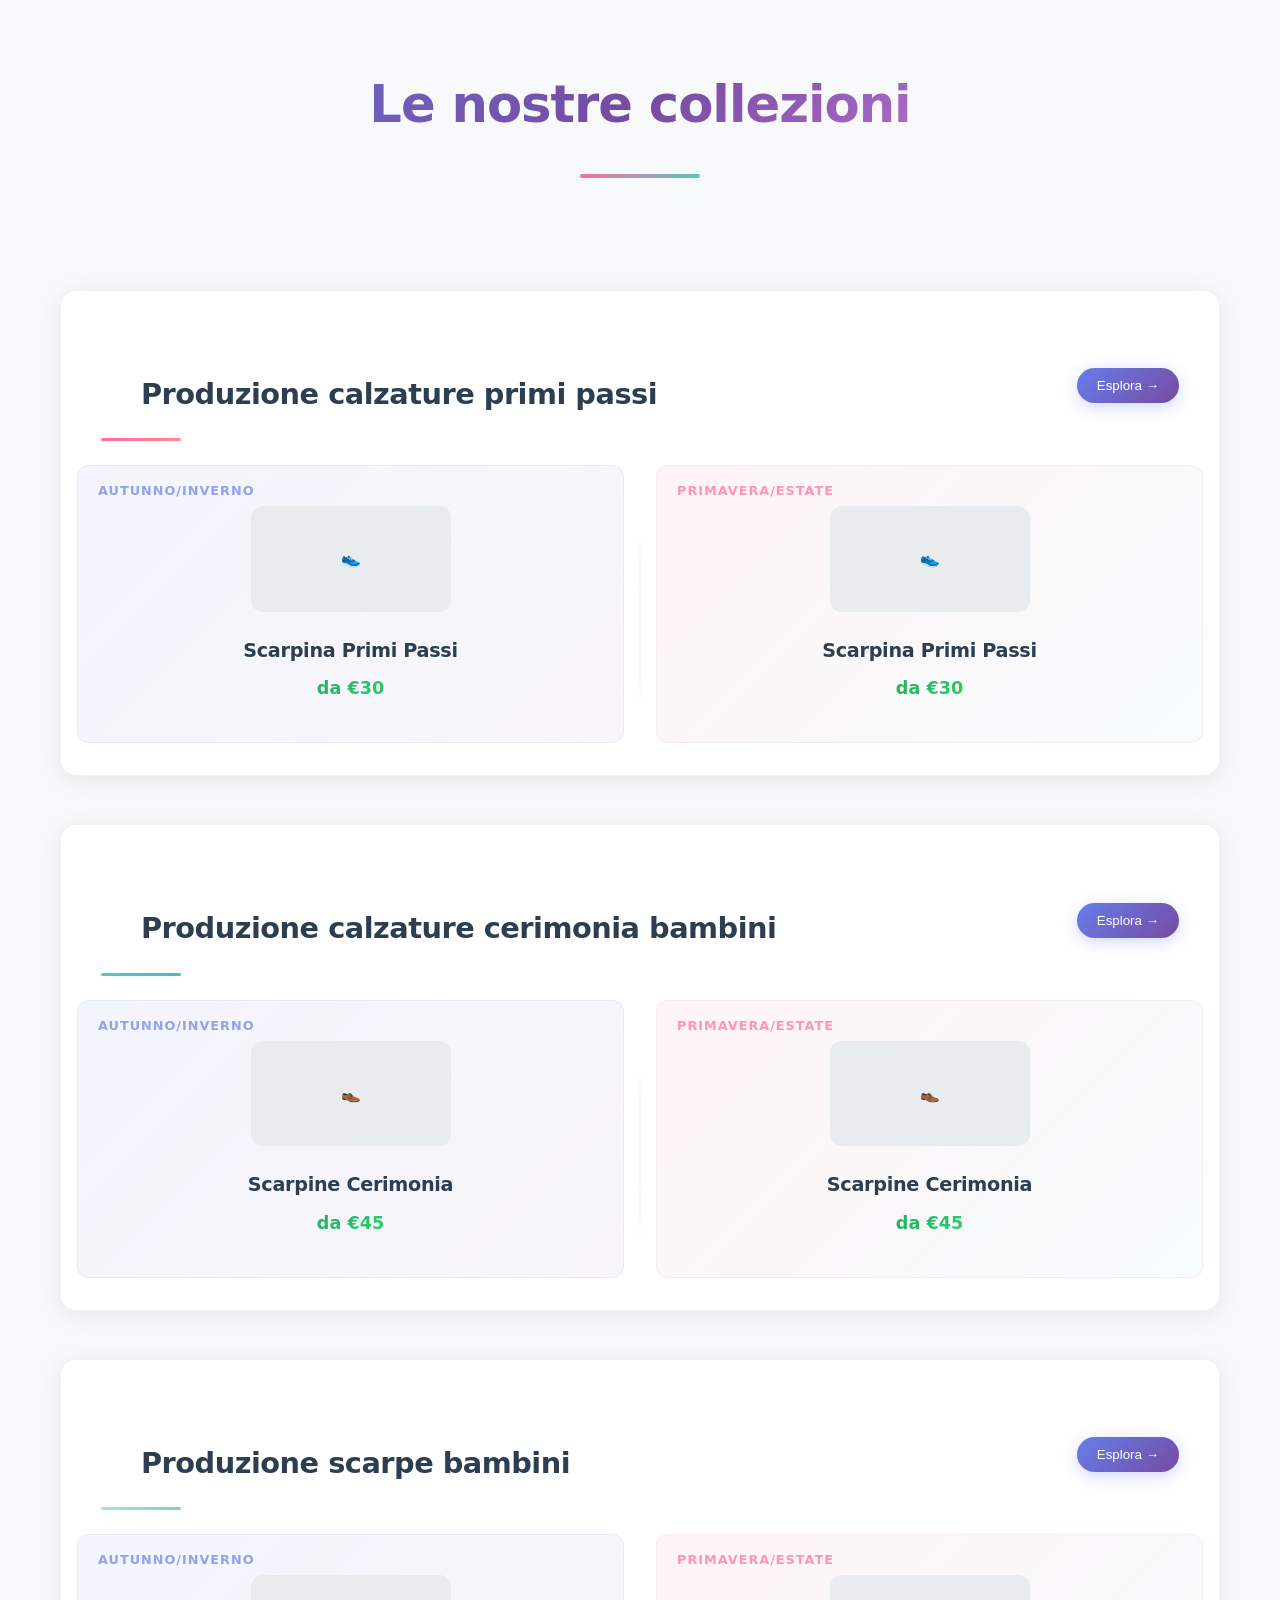
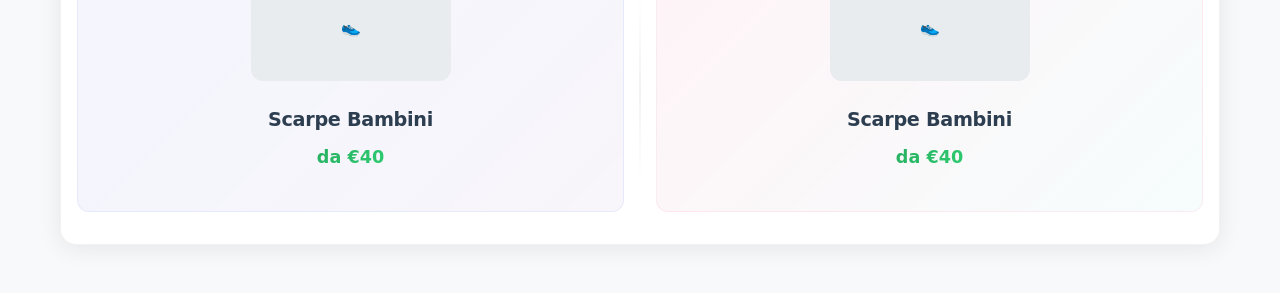
==== pages/shoes_page.html @ 147d3b85 "Changes in every pages, from index to shoes page." ====
<!DOCTYPE html>
<html lang="en">
<head>
    <meta charset="UTF-8">
    <meta name="viewport" content="width=device-width, initial-scale=1.0">
    <title>Le nostre scarpe</title>
    <link rel="stylesheet" href="../css/shoesStyle.css"> 
</head>
<body>
    <!-- Main Overview Page -->
    <div id="overview-page" class="page active">
        <h1>Le nostre collezioni</h1>
        <div class="container">
            
            <section class="category" data-category="primi-passi">
                <a href="#" class="category-link" onclick="showPage('primi-passi')">
                    <div class="category-header">
                        <h2>Produzione calzature primi passi</h2>
                        <button class="explore-btn">Esplora →</button>
                    </div>
                    <div class="season-container">
                        <div class="season" data-season="ai">
                            <div class="season img" style="width: 200px; height: 150px; background: #e9ecef; border-radius: 12px; display: flex; align-items: center; justify-content: center; margin-bottom: 1.5rem;">👟</div>
                            <h3>Scarpina Primi Passi</h3>
                            <p>da €30</p>
                        </div>
                        <div class="season" data-season="pe">
                            <div class="season img" style="width: 200px; height: 150px; background: #e9ecef; border-radius: 12px; display: flex; align-items: center; justify-content: center; margin-bottom: 1.5rem;">👟</div>
                            <h3>Scarpina Primi Passi</h3>
                            <p>da €30</p>
                        </div>
                    </div>
                </a>
            </section>
            
            <section class="category" data-category="cerimonia-bambini">
                <a href="#" class="category-link" onclick="showPage('cerimonia-bambini')">
                    <div class="category-header">
                        <h2>Produzione calzature cerimonia bambini</h2>
                        <button class="explore-btn">Esplora →</button>
                    </div>
                    <div class="season-container">
                        <div class="season" data-season="ai">
                            <div class="season img" style="width: 200px; height: 150px; background: #e9ecef; border-radius: 12px; display: flex; align-items: center; justify-content: center; margin-bottom: 1.5rem;">👞</div>
                            <h3>Scarpine Cerimonia</h3>
                            <p>da €45</p>
                        </div>
                        <div class="season" data-season="pe">
                            <div class="season img" style="width: 200px; height: 150px; background: #e9ecef; border-radius: 12px; display: flex; align-items: center; justify-content: center; margin-bottom: 1.5rem;">👞</div>
                            <h3>Scarpine Cerimonia</h3>
                            <p>da €45</p>
                        </div>
                    </div>
                </a>
            </section>

            <section class="category" data-category="bambini">
                <a href="#" class="category-link" onclick="showPage('bambini')">
                    <div class="category-header">
                        <h2>Produzione scarpe bambini</h2>
                        <button class="explore-btn">Esplora →</button>
                    </div>
                    <div class="season-container">
                        <div class="season" data-season="ai">
                            <div class="season img" style="width: 200px; height: 150px; background: #e9ecef; border-radius: 12px; display: flex; align-items: center; justify-content: center; margin-bottom: 1.5rem;">👟</div>
                            <h3>Scarpe Bambini</h3>
                            <p>da €40</p>
                        </div>
                        <div class="season" data-season="pe">
                            <div class="season img" style="width: 200px; height: 150px; background: #e9ecef; border-radius: 12px; display: flex; align-items: center; justify-content: center; margin-bottom: 1.5rem;">👟</div>
                            <h3>Scarpe Bambini</h3>
                            <p>da €40</p>
                        </div>
                    </div>
                </a>
            </section>
        </div>
    </div>

    <!-- Primi Passi Detail Page -->
    <div id="primi-passi-page" class="page detail-page">
        <div class="nav-container">
            <div class="breadcrumb">
                <a href="#" onclick="showPage('overview')">Le nostre collezioni</a> > Primi Passi
            </div>
            <a href="#" class="back-btn" onclick="showPage('overview')">← Torna alle collezioni</a>
        </div>
        
        <h1>Calzature Primi Passi</h1>
        <div class="container">
            <div class="product-grid">
                <div class="product-card">
                    <div class="product-image"></div>
                    <div class="product-info">
                        <h3 class="product-title">Scarpina Primi Passi Classica</h3>
                        <p class="product-description">Scarpa morbida e flessibile, ideale per i primi passi. Suola antiscivolo e tomaia in pelle naturale.</p>
                        <div class="product-price">€30</div>
                        <div class="product-sizes">
                            <span class="size-badge">16</span>
                            <span class="size-badge">17</span>
                            <span class="size-badge">18</span>
                            <span class="size-badge">19</span>
                            <span class="size-badge">20</span>
                        </div>
                    </div>
                </div>
                
                <div class="product-card">
                    <div class="product-image"></div>
                    <div class="product-info">
                        <h3 class="product-title">Scarpina Primi Passi Sport</h3>
                        <p class="product-description">Versione più sportiva con chiusura a strappo. Perfetta per i bambini più attivi.</p>
                        <div class="product-price">€35</div>
                        <div class="product-sizes">
                            <span class="size-badge">16</span>
                            <span class="size-badge">17</span>
                            <span class="size-badge">18</span>
                            <span class="size-badge">19</span>
                            <span class="size-badge">20</span>
                        </div>
                    </div>
                </div>

                <div class="product-card">
                    <div class="product-image"></div>
                    <div class="product-info">
                        <h3 class="product-title">Scarpina Primi Passi Estate</h3>
                        <p class="product-description">Versione estiva traspirante con inserti in mesh. Ideale per la stagione calda.</p>
                        <div class="product-price">€32</div>
                        <div class="product-sizes">
                            <span class="size-badge">16</span>
                            <span class="size-badge">17</span>
                            <span class="size-badge">18</span>
                            <span class="size-badge">19</span>
                            <span class="size-badge">20</span>
                        </div>
                    </div>
                </div>
            </div>
        </div>
    </div>

    <!-- Cerimonia Bambini Detail Page -->
    <div id="cerimonia-bambini-page" class="page detail-page">
        <div class="nav-container">
            <div class="breadcrumb">
                <a href="#" onclick="showPage('overview')">Le nostre collezioni</a> > Cerimonia Bambini
            </div>
            <a href="#" class="back-btn" onclick="showPage('overview')">← Torna alle collezioni</a>
        </div>
        
        <h1>Calzature Cerimonia Bambini</h1>
        <div class="container">
            <div class="product-grid">
                <div class="product-card">
                    <div class="product-image"></div>
                    <div class="product-info">
                        <h3 class="product-title">Scarpa Cerimonia Classica</h3>
                        <p class="product-description">Elegante scarpa in pelle nera lucida, perfetta per occasioni speciali e cerimonie.</p>
                        <div class="product-price">€45</div>
                        <div class="product-sizes">
                            <span class="size-badge">20</span>
                            <span class="size-badge">21</span>
                            <span class="size-badge">22</span>
                            <span class="size-badge">23</span>
                            <span class="size-badge">24</span>
                            <span class="size-badge">25</span>
                        </div>
                    </div>
                </div>
                
                <div class="product-card">
                    <div class="product-image"></div>
                    <div class="product-info">
                        <h3 class="product-title">Scarpa Cerimonia Marrone</h3>
                        <p class="product-description">Versione in pelle marrone, elegante e raffinata per ogni occasione formale.</p>
                        <div class="product-price">€45</div>
                        <div class="product-sizes">
                            <span class="size-badge">20</span>
                            <span class="size-badge">21</span>
                            <span class="size-badge">22</span>
                            <span class="size-badge">23</span>
                            <span class="size-badge">24</span>
                            <span class="size-badge">25</span>
                        </div>
                    </div>
                </div>

                <div class="product-card">
                    <div class="product-image"></div>
                    <div class="product-info">
                        <h3 class="product-title">Ballerina Cerimonia</h3>
                        <p class="product-description">Elegante ballerina per bambine, disponibile in diversi colori per ogni occasione speciale.</p>
                        <div class="product-price">€42</div>
                        <div class="product-sizes">
                            <span class="size-badge">20</span>
                            <span class="size-badge">21</span>
                            <span class="size-badge">22</span>
                            <span class="size-badge">23</span>
                            <span class="size-badge">24</span>
                            <span class="size-badge">25</span>
                        </div>
                    </div>
                </div>
            </div>
        </div>
    </div>

    <!-- Bambini Detail Page -->
    <div id="bambini-page" class="page detail-page">
        <div class="nav-container">
            <div class="breadcrumb">
                <a href="#" onclick="showPage('overview')">Le nostre collezioni</a> > Scarpe Bambini
            </div>
            <a href="#" class="back-btn" onclick="showPage('overview')">← Torna alle collezioni</a>
        </div>
        
        <h1>Scarpe Bambini</h1>
        <div class="container">
            <div class="product-grid">
                <div class="product-card">
                    <div class="product-image"></div>
                    <div class="product-info">
                        <h3 class="product-title">Sneaker Bambini Classica</h3>
                        <p class="product-description">Sneaker versatile e comoda per l'uso quotidiano. Disponibile in diversi colori.</p>
                        <div class="product-price">€40</div>
                        <div class="product-sizes">
                            <span class="size-badge">26</span>
                            <span class="size-badge">27</span>
                            <span class="size-badge">28</span>
                            <span class="size-badge">29</span>
                            <span class="size-badge">30</span>
                            <span class="size-badge">31</span>
                        </div>
                    </div>
                </div>
                
                <div class="product-card">
                    <div class="product-image"></div>
                    <div class="product-info">
                        <h3 class="product-title">Scarpa Sportiva Bambini</h3>
                        <p class="product-description">Scarpa tecnica per sport e attività fisica. Suola ammortizzata e tomaia traspirante.</p>
                        <div class="product-price">€48</div>
                        <div class="product-sizes">
                            <span class="size-badge">26</span>
                            <span class="size-badge">27</span>
                            <span class="size-badge">28</span>
                            <span class="size-badge">29</span>
                            <span class="size-badge">30</span>
                            <span class="size-badge">31</span>
                        </div>
                    </div>
                </div>

                <div class="product-card">
                    <div class="product-image"></div>
                    <div class="product-info">
                        <h3 class="product-title">Scarpa Casual Bambini</h3>
                        <p class="product-description">Scarpa casual per tutti i giorni, comoda e resistente. Perfetta per scuola e tempo libero.</p>
                        <div class="product-price">€42</div>
                        <div class="product-sizes">
                            <span class="size-badge">26</span>
                            <span class="size-badge">27</span>
                            <span class="size-badge">28</span>
                            <span class="size-badge">29</span>
                            <span class="size-badge">30</span>
                            <span class="size-badge">31</span>
                        </div>
                    </div>
                </div>

                <div class="product-card">
                    <div class="product-image"></div>
                    <div class="product-info">
                        <h3 class="product-title">Sandalo Estivo Bambini</h3>
                        <p class="product-description">Sandalo estivo con chiusura regolabile. Ideale per la stagione calda e le vacanze.</p>
                        <div class="product-price">€35</div>
                        <div class="product-sizes">
                            <span class="size-badge">26</span>
                            <span class="size-badge">27</span>
                            <span class="size-badge">28</span>
                            <span class="size-badge">29</span>
                            <span class="size-badge">30</span>
                            <span class="size-badge">31</span>
                        </div>
                    </div>
                </div>
            </div>
        </div>
    </div>

    <script>
        function showPage(pageId) {
            // Hide all pages
            const pages = document.querySelectorAll('.page');
            pages.forEach(page => page.classList.remove('active'));
            
            // Show the selected page
            const targetPage = document.getElementById(pageId + '-page');
            if (targetPage) {
                targetPage.classList.add('active');
            } else {
                // If pageId is 'overview', show the overview page
                document.getElementById('overview-page').classList.add('active');
            }
            
            // Scroll to top
            window.scrollTo(0, 0);
        }
    </script>
</body>
</html>
---- css/shoesStyle.css ----
* {
            margin: 0;
            padding: 0;
            box-sizing: border-box;
        }

        body {
            font-family: 'Inter', 'Segoe UI', system-ui, sans-serif;
            line-height: 1.6;
            color: #2c3e50;
            background: #f8f9fa;
            padding-top: 2rem;
        }

        /* Navigation */
        .nav-container {
            max-width: 1200px;
            margin: 0 auto;
            padding: 0 20px;
            margin-bottom: 2rem;
        }

        .breadcrumb {
            display: flex;
            align-items: center;
            gap: 10px;
            font-size: 0.9rem;
            color: #6c757d;
            margin-bottom: 1rem;
        }

        .breadcrumb a {
            color: #667eea;
            text-decoration: none;
            transition: color 0.3s ease;
        }

        .breadcrumb a:hover {
            color: #764ba2;
        }

        .back-btn {
            display: inline-flex;
            align-items: center;
            gap: 8px;
            padding: 10px 20px;
            background: linear-gradient(135deg, #667eea, #764ba2);
            color: white;
            text-decoration: none;
            border-radius: 25px;
            font-weight: 500;
            transition: all 0.3s ease;
            box-shadow: 0 4px 15px rgba(102, 126, 234, 0.3);
        }

        .back-btn:hover {
            transform: translateY(-2px);
            box-shadow: 0 6px 20px rgba(102, 126, 234, 0.4);
        }

        /* Page Title */
        h1 {
            text-align: center;
            font-size: 3.2rem;
            font-weight: 700;
            letter-spacing: -1px;
            margin-bottom: 4rem;
            background: linear-gradient(135deg, #667eea 0%, #764ba2 50%, #f093fb 100%);
            -webkit-background-clip: text;
            -webkit-text-fill-color: transparent;
            background-clip: text;
            position: relative;
            padding: 2rem 0;
        }

        h1::after {
            content: '';
            position: absolute;
            bottom: 0;
            left: 50%;
            width: 120px;
            height: 4px;
            background: linear-gradient(135deg, #ff6b9d, #4ecdc4);
            border-radius: 2px;
            transform: translateX(-50%);
        }

        .container {
            max-width: 1200px;
            margin: 0 auto;
            padding: 0 20px;
            padding-top: 3rem;
        }

        /* Category Sections */
        .category {
            background: white;
            border-radius: 16px;
            box-shadow: 0 4px 25px rgba(0,0,0,0.08);
            margin-bottom: 3rem;
            overflow: hidden;
            border: 1px solid rgba(0,0,0,0.05);
            transition: all 0.3s ease;
            cursor: pointer;
            position: relative;
        }

        .category:hover {
            transform: translateY(-3px);
            box-shadow: 0 15px 40px rgba(0,0,0,0.12);
        }

        .category-link {
            text-decoration: none;
            color: inherit;
            display: block;
        }

        .category h2 {
            font-size: 1.8rem;
            color: #2c3e50;
            font-weight: 700;
            letter-spacing: -0.5px;
            padding: 2.5rem 2.5rem 1.5rem;
            margin: 0;
            position: relative;
        }

        .category-header {
            display: flex;
            justify-content: space-between;
            align-items: center;
            padding: 2.5rem 2.5rem 1.5rem;
        }

        .explore-btn {
            background: linear-gradient(135deg, #667eea, #764ba2);
            color: white;
            padding: 10px 20px;
            border: none;
            border-radius: 25px;
            font-weight: 500;
            cursor: pointer;
            transition: all 0.3s ease;
            box-shadow: 0 4px 15px rgba(102, 126, 234, 0.3);
        }

        .explore-btn:hover {
            transform: translateY(-2px);
            box-shadow: 0 6px 20px rgba(102, 126, 234, 0.4);
        }

        /* Gradient underlines for each category */
        .category[data-category="primi-passi"] h2::after {
            content: '';
            position: absolute;
            bottom: 0;
            left: 0;
            width: 80px;
            height: 3px;
            background: linear-gradient(135deg, #ff6b9d, #ff8a95);
            border-radius: 2px;
        }

        .category[data-category="cerimonia-bambini"] h2::after {
            content: '';
            position: absolute;
            bottom: 0;
            left: 0;
            width: 80px;
            height: 3px;
            background: linear-gradient(135deg, #4ecdc4, #45b7d1);
            border-radius: 2px;
        }

        .category[data-category="bambini"] h2::after {
            content: '';
            position: absolute;
            bottom: 0;
            left: 0;
            width: 80px;
            height: 3px;
            background: linear-gradient(135deg, #a8e6cf, #7fcdcd);
            border-radius: 2px;
        }

        /* Season Container */
        .season-container {
            display: flex;
            gap: 0;
            position: relative;
        }

        /* Season Sections */
        .season {
            flex: 1;
            padding: 2.5rem;
            display: flex;
            flex-direction: column;
            align-items: center;
            text-align: center;
            transition: all 0.3s ease;
            position: relative;
            border-radius: 12px;
            margin: 0 1rem 2rem;
            background: linear-gradient(135deg, rgba(255,255,255,0.8), rgba(248,249,250,0.9));
            backdrop-filter: blur(10px);
        }

        .season[data-season="ai"] {
            background: linear-gradient(135deg, rgba(102, 126, 234, 0.08), rgba(118, 75, 162, 0.05));
            border: 1px solid rgba(102, 126, 234, 0.1);
        }

        .season[data-season="pe"] {
            background: linear-gradient(135deg, rgba(255, 107, 157, 0.08), rgba(78, 205, 196, 0.05));
            border: 1px solid rgba(255, 107, 157, 0.1);
        }

        .season:hover {
            transform: translateY(-5px);
            box-shadow: 0 10px 30px rgba(0,0,0,0.1);
        }

        /* Season Labels */
        .season[data-season="ai"]::before {
            content: 'Autunno/Inverno';
            position: absolute;
            top: 15px;
            left: 20px;
            font-size: 0.8rem;
            font-weight: 600;
            color: #667eea;
            text-transform: uppercase;
            letter-spacing: 1px;
            opacity: 0.7;
        }

        .season[data-season="pe"]::before {
            content: 'Primavera/Estate';
            position: absolute;
            top: 15px;
            left: 20px;
            font-size: 0.8rem;
            font-weight: 600;
            color: #ff6b9d;
            text-transform: uppercase;
            letter-spacing: 1px;
            opacity: 0.7;
        }

        /* Shoe Images */
        .season img {
            width: 200px;
            height: 150px;
            object-fit: cover;
            border-radius: 12px;
            box-shadow: 0 8px 25px rgba(0,0,0,0.15);
            margin-bottom: 1.5rem;
            transition: all 0.3s ease;
            border: 2px solid rgba(255,255,255,0.8);
            background: #e9ecef;
        }

        .season img:hover {
            transform: scale(1.05) rotateY(5deg);
            box-shadow: 0 12px 35px rgba(0,0,0,0.2);
        }

        /* Shoe Details */
        .season h3 {
            font-size: 1.2rem;
            color: #2c3e50;
            font-weight: 600;
            margin-bottom: 0.5rem;
            letter-spacing: -0.3px;
        }

        .season p {
            font-size: 1.1rem;
            font-weight: 700;
            color: #27ae60;
            background: linear-gradient(135deg, #27ae60, #2ecc71);
            -webkit-background-clip: text;
            -webkit-text-fill-color: transparent;
            background-clip: text;
        }

        /* Section Divider */
        .season-container::after {
            content: '';
            position: absolute;
            left: 50%;
            top: 20%;
            bottom: 20%;
            width: 1px;
            background: linear-gradient(to bottom, transparent, rgba(0,0,0,0.1), transparent);
            transform: translateX(-50%);
        }

        /* Hidden pages styles */
        .page {
            display: none;
        }

        .page.active {
            display: block;
        }

        /* Detail page specific styles */
        .detail-page {
            min-height: 100vh;
        }

        .product-grid {
            display: grid;
            grid-template-columns: repeat(auto-fit, minmax(300px, 1fr));
            gap: 2rem;
            margin-top: 2rem;
        }

        .product-card {
            background: white;
            border-radius: 16px;
            box-shadow: 0 4px 25px rgba(0,0,0,0.08);
            overflow: hidden;
            transition: all 0.3s ease;
            border: 1px solid rgba(0,0,0,0.05);
        }

        .product-card:hover {
            transform: translateY(-5px);
            box-shadow: 0 15px 40px rgba(0,0,0,0.12);
        }

        .product-image {
            width: 100%;
            height: 250px;
            background: #e9ecef;
            display: flex;
            align-items: center;
            justify-content: center;
            font-size: 1.1rem;
            color: #6c757d;
            position: relative;
            overflow: hidden;
        }

        .product-image::before {
            content: '👟';
            font-size: 4rem;
            opacity: 0.3;
        }

        .product-info {
            padding: 1.5rem;
        }

        .product-title {
            font-size: 1.3rem;
            font-weight: 600;
            color: #2c3e50;
            margin-bottom: 0.5rem;
        }

        .product-description {
            color: #6c757d;
            margin-bottom: 1rem;
            font-size: 0.95rem;
        }

        .product-price {
            font-size: 1.2rem;
            font-weight: 700;
            color: #27ae60;
            margin-bottom: 1rem;
        }

        .product-sizes {
            display: flex;
            gap: 0.5rem;
            flex-wrap: wrap;
            margin-bottom: 1rem;
        }

        .size-badge {
            padding: 0.3rem 0.8rem;
            background: #f8f9fa;
            border: 1px solid #dee2e6;
            border-radius: 20px;
            font-size: 0.85rem;
            color: #6c757d;
        }

        /* Responsive Design */
        @media (max-width: 768px) {
            .container {
                padding: 0 15px;
                padding-top: 2rem;
            }
            
            .season-container {
                flex-direction: column;
                gap: 1rem;
            }
            
            .season-container::after {
                display: none;
            }
            
            .season {
                margin: 0 0 1rem 0;
            }
            
            .category h2 {
                font-size: 1.5rem;
            }
            
            .category-header {
                flex-direction: column;
                gap: 1rem;
                align-items: flex-start;
            }
            
            .season img {
                width: 150px;
                height: 120px;
            }

            .product-grid {
                grid-template-columns: 1fr;
            }
        }

        @media (max-width: 480px) {
            .season {
                padding: 2rem 1.5rem;
            }
            
            .category h2 {
                font-size: 1.3rem;
            }
            
            .category-header {
                padding: 1.5rem 1.5rem 1rem;
            }
            
            .season img {
                width: 130px;
                height: 100px;
            }
        }
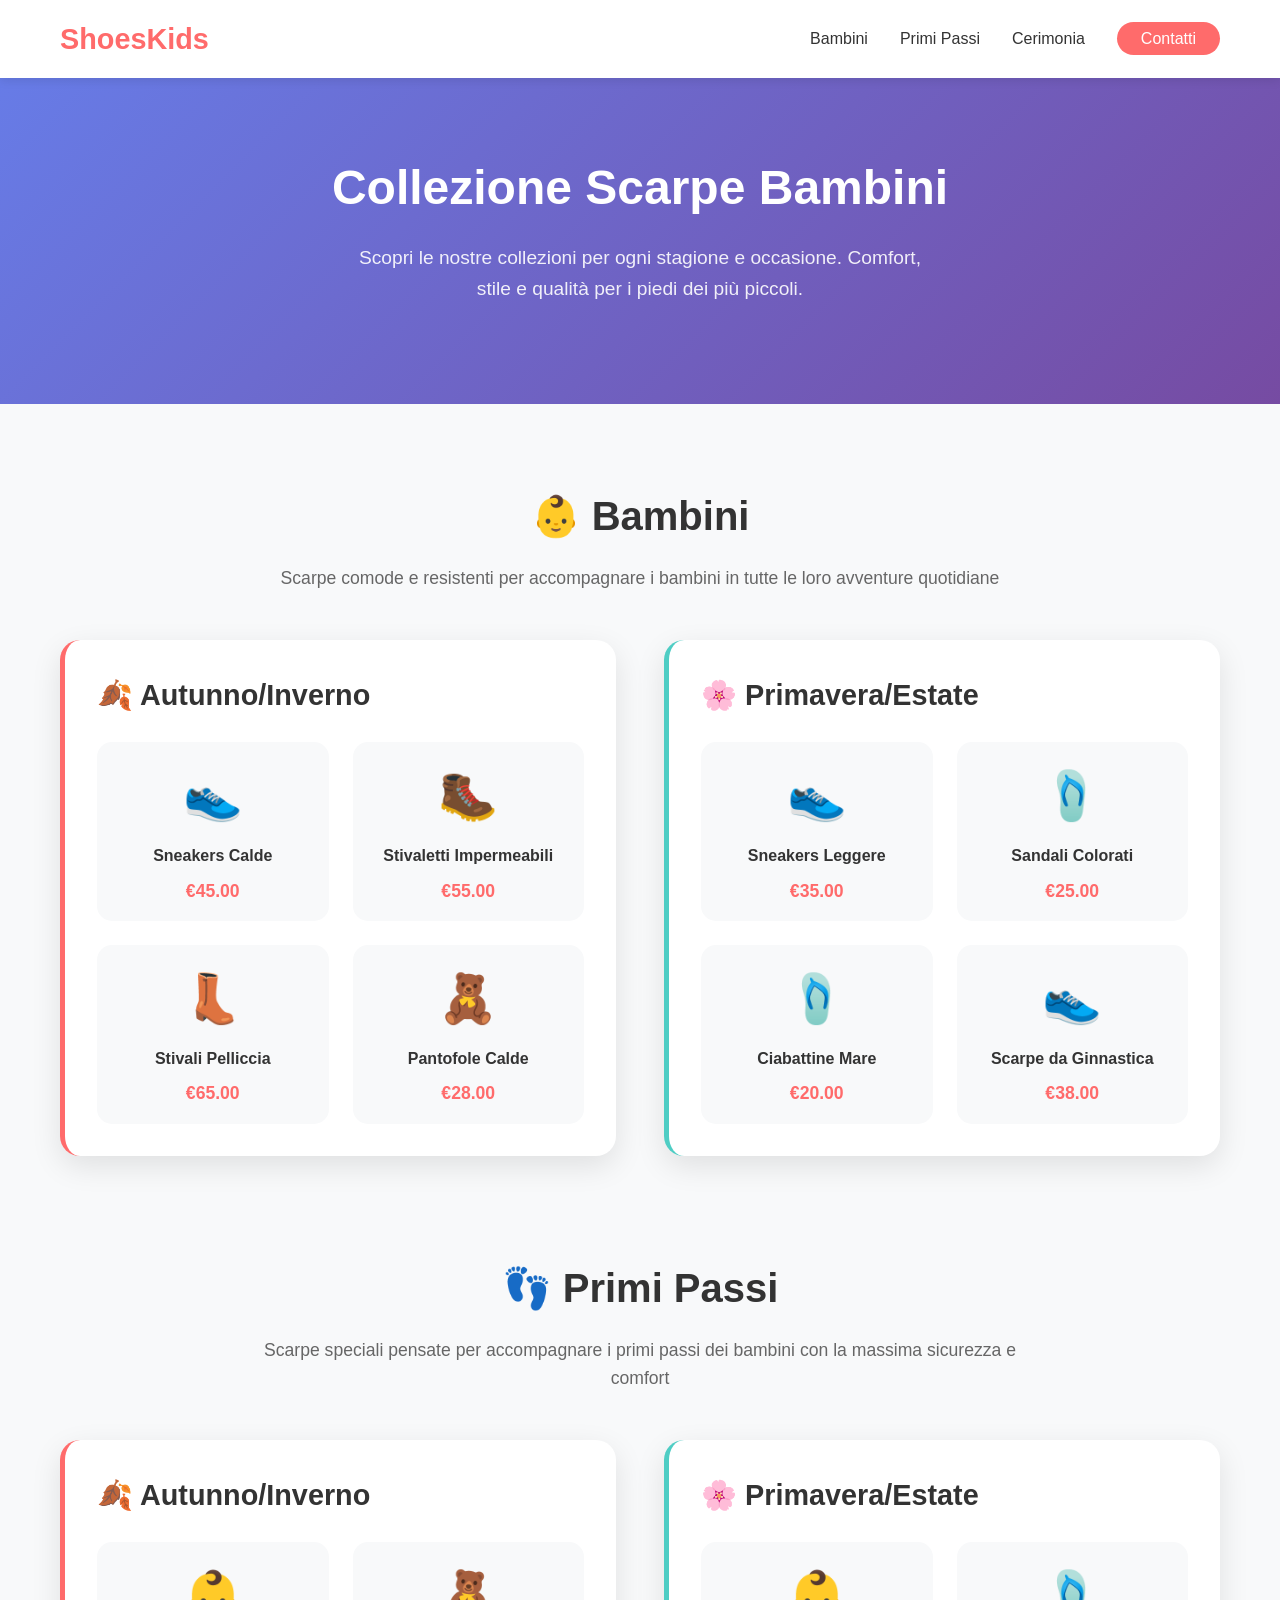
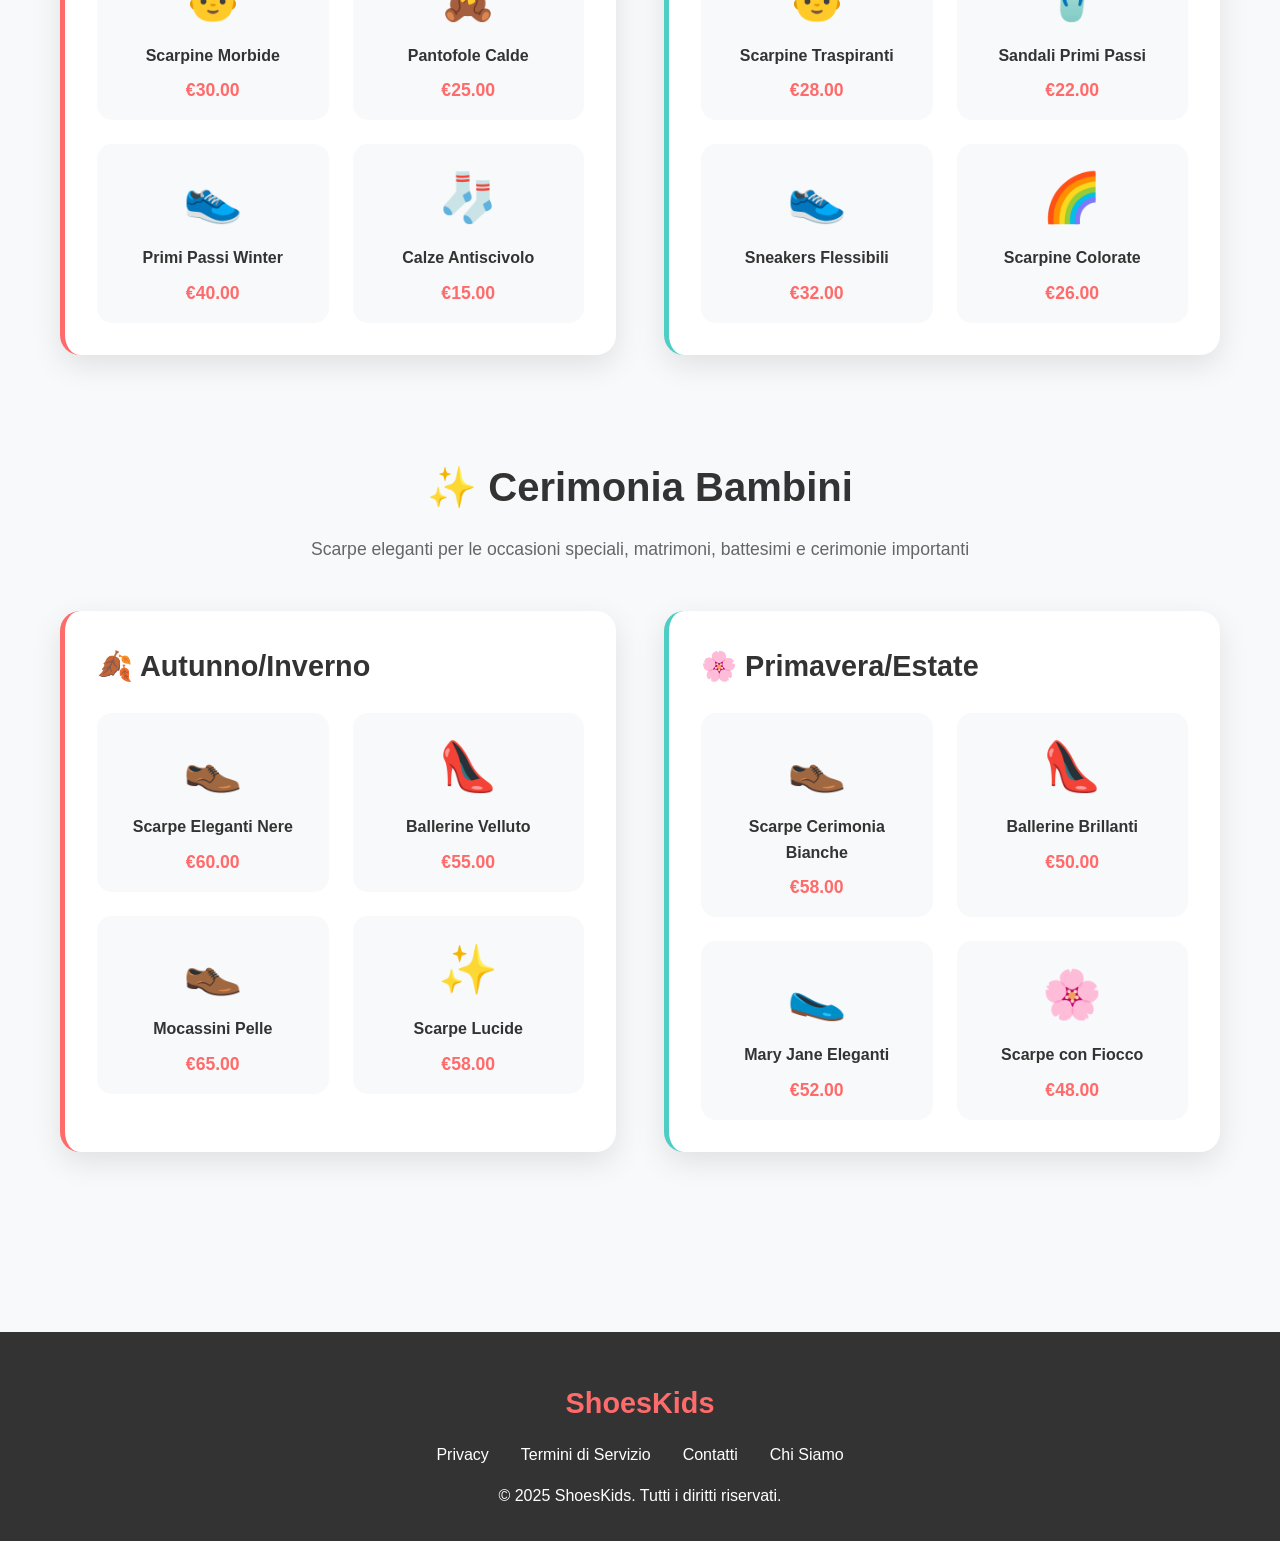
==== commit c9aba11a: "Modified style in shoes page" ====
--- a/pages/shoes_page.html
+++ b/pages/shoes_page.html
@@ -1,312 +1,279 @@
 <!DOCTYPE html>
-<html lang="en">
+<html lang="it">
 <head>
     <meta charset="UTF-8">
     <meta name="viewport" content="width=device-width, initial-scale=1.0">
-    <title>Le nostre scarpe</title>
-    <link rel="stylesheet" href="../css/shoesStyle.css"> 
+    <title>Scarpe per Bambini - Collezione</title>
+    <link rel="stylesheet" href="../css/shoesStyle.css">
 </head>
 <body>
-    <!-- Main Overview Page -->
-    <div id="overview-page" class="page active">
-        <h1>Le nostre collezioni</h1>
-        <div class="container">
-            
-            <section class="category" data-category="primi-passi">
-                <a href="#" class="category-link" onclick="showPage('primi-passi')">
-                    <div class="category-header">
-                        <h2>Produzione calzature primi passi</h2>
-                        <button class="explore-btn">Esplora →</button>
-                    </div>
-                    <div class="season-container">
-                        <div class="season" data-season="ai">
-                            <div class="season img" style="width: 200px; height: 150px; background: #e9ecef; border-radius: 12px; display: flex; align-items: center; justify-content: center; margin-bottom: 1.5rem;">👟</div>
-                            <h3>Scarpina Primi Passi</h3>
-                            <p>da €30</p>
-                        </div>
-                        <div class="season" data-season="pe">
-                            <div class="season img" style="width: 200px; height: 150px; background: #e9ecef; border-radius: 12px; display: flex; align-items: center; justify-content: center; margin-bottom: 1.5rem;">👟</div>
-                            <h3>Scarpina Primi Passi</h3>
-                            <p>da €30</p>
-                        </div>
-                    </div>
-                </a>
+    <!-- Navigation -->
+    <nav>
+        <div class="container">
+            <div class="nav-container">
+                <a href="#" class="logo">ShoesKids</a>
+                <ul class="nav-links">
+                    <li><a href="#bambini">Bambini</a></li>
+                    <li><a href="#primi-passi">Primi Passi</a></li>
+                    <li><a href="#cerimonia">Cerimonia</a></li>
+                    <li><a href="#" class="contact-btn">Contatti</a></li>
+                </ul>
+                <div class="mobile-menu">
+                    <span></span>
+                    <span></span>
+                    <span></span>
+                </div>
+            </div>
+        </div>
+    </nav>
+
+    <!-- Hero Section -->
+    <section class="hero">
+        <div class="container">
+            <div class="hero-content">
+                <h1>Collezione Scarpe Bambini</h1>
+                <p>Scopri le nostre collezioni per ogni stagione e occasione. Comfort, stile e qualità per i piedi dei più piccoli.</p>
+            </div>
+        </div>
+    </section>
+
+    <!-- Main Content -->
+    <div class="main-content">
+        <div class="container">
+            <!-- Sezione Bambini -->
+            <section class="main-section" id="bambini">
+                <h2 class="section-title">👶 Bambini</h2>
+                <p class="section-subtitle">Scarpe comode e resistenti per accompagnare i bambini in tutte le loro avventure quotidiane</p>
+                <div class="seasons-container">
+                    <a href="bambini-ai.html" class="season-section season-autumn-winter">
+                        <h3 class="season-title">🍂 Autunno/Inverno</h3>
+                        <div class="product-grid">
+                            <div class="product-card">
+                                <div class="product-image">👟</div>
+                                <div class="product-name">Sneakers Calde</div>
+                                <div class="product-price">€45.00</div>
+                            </div>
+                            <div class="product-card">
+                                <div class="product-image">🥾</div>
+                                <div class="product-name">Stivaletti Impermeabili</div>
+                                <div class="product-price">€55.00</div>
+                            </div>
+                            <div class="product-card">
+                                <div class="product-image">👢</div>
+                                <div class="product-name">Stivali Pelliccia</div>
+                                <div class="product-price">€65.00</div>
+                            </div>
+                            <div class="product-card">
+                                <div class="product-image">🧸</div>
+                                <div class="product-name">Pantofole Calde</div>
+                                <div class="product-price">€28.00</div>
+                            </div>
+                        </div>
+                    </a>
+                    <a href="bambini-pe.html" class="season-section season-spring-summer">
+                        <h3 class="season-title">🌸 Primavera/Estate</h3>
+                        <div class="product-grid">
+                            <div class="product-card">
+                                <div class="product-image">👟</div>
+                                <div class="product-name">Sneakers Leggere</div>
+                                <div class="product-price">€35.00</div>
+                            </div>
+                            <div class="product-card">
+                                <div class="product-image">🩴</div>
+                                <div class="product-name">Sandali Colorati</div>
+                                <div class="product-price">€25.00</div>
+                            </div>
+                            <div class="product-card">
+                                <div class="product-image">🩴</div>
+                                <div class="product-name">Ciabattine Mare</div>
+                                <div class="product-price">€20.00</div>
+                            </div>
+                            <div class="product-card">
+                                <div class="product-image">👟</div>
+                                <div class="product-name">Scarpe da Ginnastica</div>
+                                <div class="product-price">€38.00</div>
+                            </div>
+                        </div>
+                    </a>
+                </div>
             </section>
-            
-            <section class="category" data-category="cerimonia-bambini">
-                <a href="#" class="category-link" onclick="showPage('cerimonia-bambini')">
-                    <div class="category-header">
-                        <h2>Produzione calzature cerimonia bambini</h2>
-                        <button class="explore-btn">Esplora →</button>
-                    </div>
-                    <div class="season-container">
-                        <div class="season" data-season="ai">
-                            <div class="season img" style="width: 200px; height: 150px; background: #e9ecef; border-radius: 12px; display: flex; align-items: center; justify-content: center; margin-bottom: 1.5rem;">👞</div>
-                            <h3>Scarpine Cerimonia</h3>
-                            <p>da €45</p>
-                        </div>
-                        <div class="season" data-season="pe">
-                            <div class="season img" style="width: 200px; height: 150px; background: #e9ecef; border-radius: 12px; display: flex; align-items: center; justify-content: center; margin-bottom: 1.5rem;">👞</div>
-                            <h3>Scarpine Cerimonia</h3>
-                            <p>da €45</p>
-                        </div>
-                    </div>
-                </a>
+
+            <!-- Sezione Primi Passi -->
+            <section class="main-section" id="primi-passi">
+                <h2 class="section-title">👣 Primi Passi</h2>
+                <p class="section-subtitle">Scarpe speciali pensate per accompagnare i primi passi dei bambini con la massima sicurezza e comfort</p>
+                <div class="seasons-container">
+                    <a href="primi-passi-ai.html" class="season-section season-autumn-winter">
+                        <h3 class="season-title">🍂 Autunno/Inverno</h3>
+                        <div class="product-grid">
+                            <div class="product-card">
+                                <div class="product-image">👶</div>
+                                <div class="product-name">Scarpine Morbide</div>
+                                <div class="product-price">€30.00</div>
+                            </div>
+                            <div class="product-card">
+                                <div class="product-image">🧸</div>
+                                <div class="product-name">Pantofole Calde</div>
+                                <div class="product-price">€25.00</div>
+                            </div>
+                            <div class="product-card">
+                                <div class="product-image">👟</div>
+                                <div class="product-name">Primi Passi Winter</div>
+                                <div class="product-price">€40.00</div>
+                            </div>
+                            <div class="product-card">
+                                <div class="product-image">🧦</div>
+                                <div class="product-name">Calze Antiscivolo</div>
+                                <div class="product-price">€15.00</div>
+                            </div>
+                        </div>
+                    </a>
+                    <a href="primi-passi-pe.html" class="season-section season-spring-summer">
+                        <h3 class="season-title">🌸 Primavera/Estate</h3>
+                        <div class="product-grid">
+                            <div class="product-card">
+                                <div class="product-image">👶</div>
+                                <div class="product-name">Scarpine Traspiranti</div>
+                                <div class="product-price">€28.00</div>
+                            </div>
+                            <div class="product-card">
+                                <div class="product-image">🩴</div>
+                                <div class="product-name">Sandali Primi Passi</div>
+                                <div class="product-price">€22.00</div>
+                            </div>
+                            <div class="product-card">
+                                <div class="product-image">👟</div>
+                                <div class="product-name">Sneakers Flessibili</div>
+                                <div class="product-price">€32.00</div>
+                            </div>
+                            <div class="product-card">
+                                <div class="product-image">🌈</div>
+                                <div class="product-name">Scarpine Colorate</div>
+                                <div class="product-price">€26.00</div>
+                            </div>
+                        </div>
+                    </a>
+                </div>
             </section>
 
-            <section class="category" data-category="bambini">
-                <a href="#" class="category-link" onclick="showPage('bambini')">
-                    <div class="category-header">
-                        <h2>Produzione scarpe bambini</h2>
-                        <button class="explore-btn">Esplora →</button>
-                    </div>
-                    <div class="season-container">
-                        <div class="season" data-season="ai">
-                            <div class="season img" style="width: 200px; height: 150px; background: #e9ecef; border-radius: 12px; display: flex; align-items: center; justify-content: center; margin-bottom: 1.5rem;">👟</div>
-                            <h3>Scarpe Bambini</h3>
-                            <p>da €40</p>
-                        </div>
-                        <div class="season" data-season="pe">
-                            <div class="season img" style="width: 200px; height: 150px; background: #e9ecef; border-radius: 12px; display: flex; align-items: center; justify-content: center; margin-bottom: 1.5rem;">👟</div>
-                            <h3>Scarpe Bambini</h3>
-                            <p>da €40</p>
-                        </div>
-                    </div>
-                </a>
+            <!-- Sezione Cerimonia -->
+            <section class="main-section cerimonia-section" id="cerimonia">
+                <h2 class="section-title">✨ Cerimonia Bambini</h2>
+                <p class="section-subtitle">Scarpe eleganti per le occasioni speciali, matrimoni, battesimi e cerimonie importanti</p>
+                <div class="seasons-container">
+                    <a href="cerimonia-ai.html" class="season-section season-autumn-winter">
+                        <h3 class="season-title">🍂 Autunno/Inverno</h3>
+                        <div class="product-grid">
+                            <div class="product-card">
+                                <div class="product-image">👞</div>
+                                <div class="product-name">Scarpe Eleganti Nere</div>
+                                <div class="product-price">€60.00</div>
+                            </div>
+                            <div class="product-card">
+                                <div class="product-image">👠</div>
+                                <div class="product-name">Ballerine Velluto</div>
+                                <div class="product-price">€55.00</div>
+                            </div>
+                            <div class="product-card">
+                                <div class="product-image">👞</div>
+                                <div class="product-name">Mocassini Pelle</div>
+                                <div class="product-price">€65.00</div>
+                            </div>
+                            <div class="product-card">
+                                <div class="product-image">✨</div>
+                                <div class="product-name">Scarpe Lucide</div>
+                                <div class="product-price">€58.00</div>
+                            </div>
+                        </div>
+                    </a>
+                    <a href="cerimonia-pe.html" class="season-section season-spring-summer">
+                        <h3 class="season-title">🌸 Primavera/Estate</h3>
+                        <div class="product-grid">
+                            <div class="product-card">
+                                <div class="product-image">👞</div>
+                                <div class="product-name">Scarpe Cerimonia Bianche</div>
+                                <div class="product-price">€58.00</div>
+                            </div>
+                            <div class="product-card">
+                                <div class="product-image">👠</div>
+                                <div class="product-name">Ballerine Brillanti</div>
+                                <div class="product-price">€50.00</div>
+                            </div>
+                            <div class="product-card">
+                                <div class="product-image">🥿</div>
+                                <div class="product-name">Mary Jane Eleganti</div>
+                                <div class="product-price">€52.00</div>
+                            </div>
+                            <div class="product-card">
+                                <div class="product-image">🌸</div>
+                                <div class="product-name">Scarpe con Fiocco</div>
+                                <div class="product-price">€48.00</div>
+                            </div>
+                        </div>
+                    </a>
+                </div>
             </section>
         </div>
     </div>
 
-    <!-- Primi Passi Detail Page -->
-    <div id="primi-passi-page" class="page detail-page">
-        <div class="nav-container">
-            <div class="breadcrumb">
-                <a href="#" onclick="showPage('overview')">Le nostre collezioni</a> > Primi Passi
+    <!-- Footer -->
+    <footer>
+        <div class="container">
+            <div class="footer-content">
+                <a href="#" class="logo">ShoesKids</a>
+                <div class="footer-links">
+                    <a href="#">Privacy</a>
+                    <a href="#">Termini di Servizio</a>
+                    <a href="#">Contatti</a>
+                    <a href="#">Chi Siamo</a>
+                </div>
+                <p>&copy; 2025 ShoesKids. Tutti i diritti riservati.</p>
             </div>
-            <a href="#" class="back-btn" onclick="showPage('overview')">← Torna alle collezioni</a>
-        </div>
-        
-        <h1>Calzature Primi Passi</h1>
-        <div class="container">
-            <div class="product-grid">
-                <div class="product-card">
-                    <div class="product-image"></div>
-                    <div class="product-info">
-                        <h3 class="product-title">Scarpina Primi Passi Classica</h3>
-                        <p class="product-description">Scarpa morbida e flessibile, ideale per i primi passi. Suola antiscivolo e tomaia in pelle naturale.</p>
-                        <div class="product-price">€30</div>
-                        <div class="product-sizes">
-                            <span class="size-badge">16</span>
-                            <span class="size-badge">17</span>
-                            <span class="size-badge">18</span>
-                            <span class="size-badge">19</span>
-                            <span class="size-badge">20</span>
-                        </div>
-                    </div>
-                </div>
-                
-                <div class="product-card">
-                    <div class="product-image"></div>
-                    <div class="product-info">
-                        <h3 class="product-title">Scarpina Primi Passi Sport</h3>
-                        <p class="product-description">Versione più sportiva con chiusura a strappo. Perfetta per i bambini più attivi.</p>
-                        <div class="product-price">€35</div>
-                        <div class="product-sizes">
-                            <span class="size-badge">16</span>
-                            <span class="size-badge">17</span>
-                            <span class="size-badge">18</span>
-                            <span class="size-badge">19</span>
-                            <span class="size-badge">20</span>
-                        </div>
-                    </div>
-                </div>
-
-                <div class="product-card">
-                    <div class="product-image"></div>
-                    <div class="product-info">
-                        <h3 class="product-title">Scarpina Primi Passi Estate</h3>
-                        <p class="product-description">Versione estiva traspirante con inserti in mesh. Ideale per la stagione calda.</p>
-                        <div class="product-price">€32</div>
-                        <div class="product-sizes">
-                            <span class="size-badge">16</span>
-                            <span class="size-badge">17</span>
-                            <span class="size-badge">18</span>
-                            <span class="size-badge">19</span>
-                            <span class="size-badge">20</span>
-                        </div>
-                    </div>
-                </div>
-            </div>
-        </div>
-    </div>
-
-    <!-- Cerimonia Bambini Detail Page -->
-    <div id="cerimonia-bambini-page" class="page detail-page">
-        <div class="nav-container">
-            <div class="breadcrumb">
-                <a href="#" onclick="showPage('overview')">Le nostre collezioni</a> > Cerimonia Bambini
-            </div>
-            <a href="#" class="back-btn" onclick="showPage('overview')">← Torna alle collezioni</a>
-        </div>
-        
-        <h1>Calzature Cerimonia Bambini</h1>
-        <div class="container">
-            <div class="product-grid">
-                <div class="product-card">
-                    <div class="product-image"></div>
-                    <div class="product-info">
-                        <h3 class="product-title">Scarpa Cerimonia Classica</h3>
-                        <p class="product-description">Elegante scarpa in pelle nera lucida, perfetta per occasioni speciali e cerimonie.</p>
-                        <div class="product-price">€45</div>
-                        <div class="product-sizes">
-                            <span class="size-badge">20</span>
-                            <span class="size-badge">21</span>
-                            <span class="size-badge">22</span>
-                            <span class="size-badge">23</span>
-                            <span class="size-badge">24</span>
-                            <span class="size-badge">25</span>
-                        </div>
-                    </div>
-                </div>
-                
-                <div class="product-card">
-                    <div class="product-image"></div>
-                    <div class="product-info">
-                        <h3 class="product-title">Scarpa Cerimonia Marrone</h3>
-                        <p class="product-description">Versione in pelle marrone, elegante e raffinata per ogni occasione formale.</p>
-                        <div class="product-price">€45</div>
-                        <div class="product-sizes">
-                            <span class="size-badge">20</span>
-                            <span class="size-badge">21</span>
-                            <span class="size-badge">22</span>
-                            <span class="size-badge">23</span>
-                            <span class="size-badge">24</span>
-                            <span class="size-badge">25</span>
-                        </div>
-                    </div>
-                </div>
-
-                <div class="product-card">
-                    <div class="product-image"></div>
-                    <div class="product-info">
-                        <h3 class="product-title">Ballerina Cerimonia</h3>
-                        <p class="product-description">Elegante ballerina per bambine, disponibile in diversi colori per ogni occasione speciale.</p>
-                        <div class="product-price">€42</div>
-                        <div class="product-sizes">
-                            <span class="size-badge">20</span>
-                            <span class="size-badge">21</span>
-                            <span class="size-badge">22</span>
-                            <span class="size-badge">23</span>
-                            <span class="size-badge">24</span>
-                            <span class="size-badge">25</span>
-                        </div>
-                    </div>
-                </div>
-            </div>
-        </div>
-    </div>
-
-    <!-- Bambini Detail Page -->
-    <div id="bambini-page" class="page detail-page">
-        <div class="nav-container">
-            <div class="breadcrumb">
-                <a href="#" onclick="showPage('overview')">Le nostre collezioni</a> > Scarpe Bambini
-            </div>
-            <a href="#" class="back-btn" onclick="showPage('overview')">← Torna alle collezioni</a>
-        </div>
-        
-        <h1>Scarpe Bambini</h1>
-        <div class="container">
-            <div class="product-grid">
-                <div class="product-card">
-                    <div class="product-image"></div>
-                    <div class="product-info">
-                        <h3 class="product-title">Sneaker Bambini Classica</h3>
-                        <p class="product-description">Sneaker versatile e comoda per l'uso quotidiano. Disponibile in diversi colori.</p>
-                        <div class="product-price">€40</div>
-                        <div class="product-sizes">
-                            <span class="size-badge">26</span>
-                            <span class="size-badge">27</span>
-                            <span class="size-badge">28</span>
-                            <span class="size-badge">29</span>
-                            <span class="size-badge">30</span>
-                            <span class="size-badge">31</span>
-                        </div>
-                    </div>
-                </div>
-                
-                <div class="product-card">
-                    <div class="product-image"></div>
-                    <div class="product-info">
-                        <h3 class="product-title">Scarpa Sportiva Bambini</h3>
-                        <p class="product-description">Scarpa tecnica per sport e attività fisica. Suola ammortizzata e tomaia traspirante.</p>
-                        <div class="product-price">€48</div>
-                        <div class="product-sizes">
-                            <span class="size-badge">26</span>
-                            <span class="size-badge">27</span>
-                            <span class="size-badge">28</span>
-                            <span class="size-badge">29</span>
-                            <span class="size-badge">30</span>
-                            <span class="size-badge">31</span>
-                        </div>
-                    </div>
-                </div>
-
-                <div class="product-card">
-                    <div class="product-image"></div>
-                    <div class="product-info">
-                        <h3 class="product-title">Scarpa Casual Bambini</h3>
-                        <p class="product-description">Scarpa casual per tutti i giorni, comoda e resistente. Perfetta per scuola e tempo libero.</p>
-                        <div class="product-price">€42</div>
-                        <div class="product-sizes">
-                            <span class="size-badge">26</span>
-                            <span class="size-badge">27</span>
-                            <span class="size-badge">28</span>
-                            <span class="size-badge">29</span>
-                            <span class="size-badge">30</span>
-                            <span class="size-badge">31</span>
-                        </div>
-                    </div>
-                </div>
-
-                <div class="product-card">
-                    <div class="product-image"></div>
-                    <div class="product-info">
-                        <h3 class="product-title">Sandalo Estivo Bambini</h3>
-                        <p class="product-description">Sandalo estivo con chiusura regolabile. Ideale per la stagione calda e le vacanze.</p>
-                        <div class="product-price">€35</div>
-                        <div class="product-sizes">
-                            <span class="size-badge">26</span>
-                            <span class="size-badge">27</span>
-                            <span class="size-badge">28</span>
-                            <span class="size-badge">29</span>
-                            <span class="size-badge">30</span>
-                            <span class="size-badge">31</span>
-                        </div>
-                    </div>
-                </div>
-            </div>
-        </div>
-    </div>
+        </div>
+    </footer>
 
     <script>
-        function showPage(pageId) {
-            // Hide all pages
-            const pages = document.querySelectorAll('.page');
-            pages.forEach(page => page.classList.remove('active'));
-            
-            // Show the selected page
-            const targetPage = document.getElementById(pageId + '-page');
-            if (targetPage) {
-                targetPage.classList.add('active');
+        // Scroll animation per elementi con classe fade-in
+        const observerOptions = {
+            threshold: 0.1,
+            rootMargin: '0px 0px -50px 0px'
+        };
+
+        const observer = new IntersectionObserver(function(entries) {
+            entries.forEach(entry => {
+                if (entry.isIntersecting) {
+                    entry.target.classList.add('visible');
+                }
+            });
+        }, observerOptions);
+
+        document.querySelectorAll('.fade-in').forEach(el => {
+            observer.observe(el);
+        });
+
+        // Navbar scroll effect
+        window.addEventListener('scroll', function() {
+            const nav = document.querySelector('nav');
+            if (window.scrollY > 100) {
+                nav.classList.add('scrolled');
             } else {
-                // If pageId is 'overview', show the overview page
-                document.getElementById('overview-page').classList.add('active');
+                nav.classList.remove('scrolled');
             }
-            
-            // Scroll to top
-            window.scrollTo(0, 0);
-        }
+        });
+
+        // Smooth scrolling per i link di navigazione
+        document.querySelectorAll('a[href^="#"]').forEach(anchor => {
+            anchor.addEventListener('click', function (e) {
+                e.preventDefault();
+                const target = document.querySelector(this.getAttribute('href'));
+                if (target) {
+                    target.scrollIntoView({
+                        behavior: 'smooth',
+                        block: 'start'
+                    });
+                }
+            });
+        });
     </script>
 </body>
 </html>
--- a/css/shoesStyle.css
+++ b/css/shoesStyle.css
@@ -5,448 +5,289 @@
         }
 
         body {
-            font-family: 'Inter', 'Segoe UI', system-ui, sans-serif;
+            font-family: 'Arial', sans-serif;
             line-height: 1.6;
-            color: #2c3e50;
-            background: #f8f9fa;
-            padding-top: 2rem;
-        }
-
-        /* Navigation */
-        .nav-container {
-            max-width: 1200px;
-            margin: 0 auto;
-            padding: 0 20px;
-            margin-bottom: 2rem;
-        }
-
-        .breadcrumb {
-            display: flex;
-            align-items: center;
-            gap: 10px;
-            font-size: 0.9rem;
-            color: #6c757d;
-            margin-bottom: 1rem;
-        }
-
-        .breadcrumb a {
-            color: #667eea;
-            text-decoration: none;
-            transition: color 0.3s ease;
-        }
-
-        .breadcrumb a:hover {
-            color: #764ba2;
-        }
-
-        .back-btn {
-            display: inline-flex;
-            align-items: center;
-            gap: 8px;
-            padding: 10px 20px;
-            background: linear-gradient(135deg, #667eea, #764ba2);
-            color: white;
-            text-decoration: none;
-            border-radius: 25px;
-            font-weight: 500;
-            transition: all 0.3s ease;
-            box-shadow: 0 4px 15px rgba(102, 126, 234, 0.3);
-        }
-
-        .back-btn:hover {
-            transform: translateY(-2px);
-            box-shadow: 0 6px 20px rgba(102, 126, 234, 0.4);
-        }
-
-        /* Page Title */
-        h1 {
-            text-align: center;
-            font-size: 3.2rem;
-            font-weight: 700;
-            letter-spacing: -1px;
-            margin-bottom: 4rem;
-            background: linear-gradient(135deg, #667eea 0%, #764ba2 50%, #f093fb 100%);
-            -webkit-background-clip: text;
-            -webkit-text-fill-color: transparent;
-            background-clip: text;
-            position: relative;
-            padding: 2rem 0;
-        }
-
-        h1::after {
-            content: '';
-            position: absolute;
-            bottom: 0;
-            left: 50%;
-            width: 120px;
-            height: 4px;
-            background: linear-gradient(135deg, #ff6b9d, #4ecdc4);
-            border-radius: 2px;
-            transform: translateX(-50%);
+            color: #333;
+            background-color: #f8f9fa;
         }
 
         .container {
             max-width: 1200px;
             margin: 0 auto;
             padding: 0 20px;
-            padding-top: 3rem;
-        }
-
-        /* Category Sections */
-        .category {
+        }
+
+        /* Navigation */
+        nav {
             background: white;
-            border-radius: 16px;
-            box-shadow: 0 4px 25px rgba(0,0,0,0.08);
+            box-shadow: 0 2px 10px rgba(0,0,0,0.1);
+            position: fixed;
+            width: 100%;
+            top: 0;
+            z-index: 1000;
+            transition: all 0.3s ease;
+        }
+
+        nav.scrolled {
+            background: rgba(255,255,255,0.95);
+            backdrop-filter: blur(10px);
+        }
+
+        .nav-container {
+            display: flex;
+            justify-content: space-between;
+            align-items: center;
+            padding: 1rem 0;
+        }
+
+        .logo {
+            font-size: 1.8rem;
+            font-weight: bold;
+            color: #ff6b6b;
+            text-decoration: none;
+        }
+
+        .nav-links {
+            display: flex;
+            list-style: none;
+            gap: 2rem;
+        }
+
+        .nav-links a {
+            text-decoration: none;
+            color: #333;
+            font-weight: 500;
+            transition: color 0.3s ease;
+        }
+
+        .nav-links a:hover {
+            color: #ff6b6b;
+        }
+
+        .contact-btn {
+            background: #ff6b6b;
+            color: white !important;
+            padding: 0.5rem 1.5rem;
+            border-radius: 25px;
+            transition: background 0.3s ease;
+        }
+
+        .contact-btn:hover {
+            background: #ff5252;
+        }
+
+        .mobile-menu {
+            display: none;
+            flex-direction: column;
+            cursor: pointer;
+        }
+
+        .mobile-menu span {
+            width: 25px;
+            height: 3px;
+            background: #333;
+            margin: 3px 0;
+            transition: 0.3s;
+        }
+
+        /* Hero Section */
+        .hero {
+            background: linear-gradient(135deg, #667eea 0%, #764ba2 100%);
+            color: white;
+            padding: 150px 0 100px;
+            text-align: center;
+        }
+
+        .hero h1 {
+            font-size: 3rem;
+            margin-bottom: 1rem;
+            font-weight: 700;
+        }
+
+        .hero p {
+            font-size: 1.2rem;
+            max-width: 600px;
+            margin: 0 auto;
+            opacity: 0.9;
+        }
+
+        /* Main Content */
+        .main-content {
+            padding: 80px 0;
+        }
+
+        .main-section {
+            margin-bottom: 100px;
+        }
+
+        .section-title {
+            font-size: 2.5rem;
+            text-align: center;
+            margin-bottom: 1rem;
+            color: #333;
+        }
+
+        .section-subtitle {
+            text-align: center;
+            font-size: 1.1rem;
+            color: #666;
             margin-bottom: 3rem;
-            overflow: hidden;
-            border: 1px solid rgba(0,0,0,0.05);
-            transition: all 0.3s ease;
+            max-width: 800px;
+            margin-left: auto;
+            margin-right: auto;
+        }
+
+        .seasons-container {
+            display: grid;
+            grid-template-columns: 1fr 1fr;
+            gap: 3rem;
+            margin-top: 3rem;
+        }
+
+        .season-section {
+            background: white;
+            border-radius: 20px;
+            padding: 2rem;
+            box-shadow: 0 10px 30px rgba(0,0,0,0.1);
+            transition: transform 0.3s ease, box-shadow 0.3s ease;
             cursor: pointer;
-            position: relative;
-        }
-
-        .category:hover {
-            transform: translateY(-3px);
-            box-shadow: 0 15px 40px rgba(0,0,0,0.12);
-        }
-
-        .category-link {
             text-decoration: none;
             color: inherit;
             display: block;
         }
 
-        .category h2 {
+        .season-section:hover {
+            transform: translateY(-10px);
+            box-shadow: 0 20px 40px rgba(0,0,0,0.15);
+            text-decoration: none;
+            color: inherit;
+        }
+
+        .season-section.season-autumn-winter {
+            border-left: 5px solid #ff6b6b;
+        }
+
+        .season-section.season-spring-summer {
+            border-left: 5px solid #4ecdc4;
+        }
+
+        .season-title {
             font-size: 1.8rem;
-            color: #2c3e50;
-            font-weight: 700;
-            letter-spacing: -0.5px;
-            padding: 2.5rem 2.5rem 1.5rem;
-            margin: 0;
-            position: relative;
-        }
-
-        .category-header {
-            display: flex;
-            justify-content: space-between;
-            align-items: center;
-            padding: 2.5rem 2.5rem 1.5rem;
-        }
-
-        .explore-btn {
-            background: linear-gradient(135deg, #667eea, #764ba2);
+            margin-bottom: 1.5rem;
+            color: #333;
+        }
+
+        .season-title a {
+            color: inherit;
+            text-decoration: none;
+        }
+
+        .product-grid {
+            display: grid;
+            grid-template-columns: repeat(auto-fit, minmax(150px, 1fr));
+            gap: 1.5rem;
+        }
+
+        .product-card {
+            text-align: center;
+            padding: 1rem;
+            background: #f8f9fa;
+            border-radius: 15px;
+            transition: transform 0.3s ease;
+        }
+
+        .product-card:hover {
+            transform: scale(1.05);
+        }
+
+        .product-image {
+            font-size: 3rem;
+            margin-bottom: 0.5rem;
+        }
+
+        .product-name {
+            font-weight: 600;
+            margin-bottom: 0.5rem;
+            color: #333;
+        }
+
+        .product-price {
+            color: #ff6b6b;
+            font-weight: bold;
+            font-size: 1.1rem;
+        }
+
+        /* Footer */
+        footer {
+            background: #333;
             color: white;
-            padding: 10px 20px;
-            border: none;
-            border-radius: 25px;
-            font-weight: 500;
-            cursor: pointer;
-            transition: all 0.3s ease;
-            box-shadow: 0 4px 15px rgba(102, 126, 234, 0.3);
-        }
-
-        .explore-btn:hover {
-            transform: translateY(-2px);
-            box-shadow: 0 6px 20px rgba(102, 126, 234, 0.4);
-        }
-
-        /* Gradient underlines for each category */
-        .category[data-category="primi-passi"] h2::after {
-            content: '';
-            position: absolute;
-            bottom: 0;
-            left: 0;
-            width: 80px;
-            height: 3px;
-            background: linear-gradient(135deg, #ff6b9d, #ff8a95);
-            border-radius: 2px;
-        }
-
-        .category[data-category="cerimonia-bambini"] h2::after {
-            content: '';
-            position: absolute;
-            bottom: 0;
-            left: 0;
-            width: 80px;
-            height: 3px;
-            background: linear-gradient(135deg, #4ecdc4, #45b7d1);
-            border-radius: 2px;
-        }
-
-        .category[data-category="bambini"] h2::after {
-            content: '';
-            position: absolute;
-            bottom: 0;
-            left: 0;
-            width: 80px;
-            height: 3px;
-            background: linear-gradient(135deg, #a8e6cf, #7fcdcd);
-            border-radius: 2px;
-        }
-
-        /* Season Container */
-        .season-container {
-            display: flex;
-            gap: 0;
-            position: relative;
-        }
-
-        /* Season Sections */
-        .season {
-            flex: 1;
-            padding: 2.5rem;
+            padding: 3rem 0 2rem;
+            text-align: center;
+        }
+
+        .footer-content {
             display: flex;
             flex-direction: column;
             align-items: center;
-            text-align: center;
-            transition: all 0.3s ease;
-            position: relative;
-            border-radius: 12px;
-            margin: 0 1rem 2rem;
-            background: linear-gradient(135deg, rgba(255,255,255,0.8), rgba(248,249,250,0.9));
-            backdrop-filter: blur(10px);
-        }
-
-        .season[data-season="ai"] {
-            background: linear-gradient(135deg, rgba(102, 126, 234, 0.08), rgba(118, 75, 162, 0.05));
-            border: 1px solid rgba(102, 126, 234, 0.1);
-        }
-
-        .season[data-season="pe"] {
-            background: linear-gradient(135deg, rgba(255, 107, 157, 0.08), rgba(78, 205, 196, 0.05));
-            border: 1px solid rgba(255, 107, 157, 0.1);
-        }
-
-        .season:hover {
-            transform: translateY(-5px);
-            box-shadow: 0 10px 30px rgba(0,0,0,0.1);
-        }
-
-        /* Season Labels */
-        .season[data-season="ai"]::before {
-            content: 'Autunno/Inverno';
-            position: absolute;
-            top: 15px;
-            left: 20px;
-            font-size: 0.8rem;
-            font-weight: 600;
-            color: #667eea;
-            text-transform: uppercase;
-            letter-spacing: 1px;
-            opacity: 0.7;
-        }
-
-        .season[data-season="pe"]::before {
-            content: 'Primavera/Estate';
-            position: absolute;
-            top: 15px;
-            left: 20px;
-            font-size: 0.8rem;
-            font-weight: 600;
-            color: #ff6b9d;
-            text-transform: uppercase;
-            letter-spacing: 1px;
-            opacity: 0.7;
-        }
-
-        /* Shoe Images */
-        .season img {
-            width: 200px;
-            height: 150px;
-            object-fit: cover;
-            border-radius: 12px;
-            box-shadow: 0 8px 25px rgba(0,0,0,0.15);
-            margin-bottom: 1.5rem;
-            transition: all 0.3s ease;
-            border: 2px solid rgba(255,255,255,0.8);
-            background: #e9ecef;
-        }
-
-        .season img:hover {
-            transform: scale(1.05) rotateY(5deg);
-            box-shadow: 0 12px 35px rgba(0,0,0,0.2);
-        }
-
-        /* Shoe Details */
-        .season h3 {
-            font-size: 1.2rem;
-            color: #2c3e50;
-            font-weight: 600;
-            margin-bottom: 0.5rem;
-            letter-spacing: -0.3px;
-        }
-
-        .season p {
-            font-size: 1.1rem;
-            font-weight: 700;
-            color: #27ae60;
-            background: linear-gradient(135deg, #27ae60, #2ecc71);
-            -webkit-background-clip: text;
-            -webkit-text-fill-color: transparent;
-            background-clip: text;
-        }
-
-        /* Section Divider */
-        .season-container::after {
-            content: '';
-            position: absolute;
-            left: 50%;
-            top: 20%;
-            bottom: 20%;
-            width: 1px;
-            background: linear-gradient(to bottom, transparent, rgba(0,0,0,0.1), transparent);
-            transform: translateX(-50%);
-        }
-
-        /* Hidden pages styles */
-        .page {
-            display: none;
-        }
-
-        .page.active {
-            display: block;
-        }
-
-        /* Detail page specific styles */
-        .detail-page {
-            min-height: 100vh;
-        }
-
-        .product-grid {
-            display: grid;
-            grid-template-columns: repeat(auto-fit, minmax(300px, 1fr));
+            gap: 1rem;
+        }
+
+        .footer-links {
+            display: flex;
             gap: 2rem;
-            margin-top: 2rem;
-        }
-
-        .product-card {
-            background: white;
-            border-radius: 16px;
-            box-shadow: 0 4px 25px rgba(0,0,0,0.08);
-            overflow: hidden;
-            transition: all 0.3s ease;
-            border: 1px solid rgba(0,0,0,0.05);
-        }
-
-        .product-card:hover {
-            transform: translateY(-5px);
-            box-shadow: 0 15px 40px rgba(0,0,0,0.12);
-        }
-
-        .product-image {
-            width: 100%;
-            height: 250px;
-            background: #e9ecef;
-            display: flex;
-            align-items: center;
-            justify-content: center;
-            font-size: 1.1rem;
-            color: #6c757d;
-            position: relative;
-            overflow: hidden;
-        }
-
-        .product-image::before {
-            content: '👟';
-            font-size: 4rem;
-            opacity: 0.3;
-        }
-
-        .product-info {
-            padding: 1.5rem;
-        }
-
-        .product-title {
-            font-size: 1.3rem;
-            font-weight: 600;
-            color: #2c3e50;
-            margin-bottom: 0.5rem;
-        }
-
-        .product-description {
-            color: #6c757d;
-            margin-bottom: 1rem;
-            font-size: 0.95rem;
-        }
-
-        .product-price {
-            font-size: 1.2rem;
-            font-weight: 700;
-            color: #27ae60;
-            margin-bottom: 1rem;
-        }
-
-        .product-sizes {
-            display: flex;
-            gap: 0.5rem;
-            flex-wrap: wrap;
-            margin-bottom: 1rem;
-        }
-
-        .size-badge {
-            padding: 0.3rem 0.8rem;
-            background: #f8f9fa;
-            border: 1px solid #dee2e6;
-            border-radius: 20px;
-            font-size: 0.85rem;
-            color: #6c757d;
-        }
-
-        /* Responsive Design */
+        }
+
+        .footer-links a {
+            color: white;
+            text-decoration: none;
+            transition: color 0.3s ease;
+        }
+
+        .footer-links a:hover {
+            color: #ff6b6b;
+        }
+
+        /* Responsive */
         @media (max-width: 768px) {
-            .container {
-                padding: 0 15px;
-                padding-top: 2rem;
-            }
-            
-            .season-container {
+            .nav-links {
+                display: none;
+            }
+
+            .mobile-menu {
+                display: flex;
+            }
+
+            .hero h1 {
+                font-size: 2rem;
+            }
+
+            .hero p {
+                font-size: 1rem;
+            }
+
+            .seasons-container {
+                grid-template-columns: 1fr;
+                gap: 2rem;
+            }
+
+            .section-title {
+                font-size: 2rem;
+            }
+
+            .footer-links {
                 flex-direction: column;
                 gap: 1rem;
             }
-            
-            .season-container::after {
-                display: none;
-            }
-            
-            .season {
-                margin: 0 0 1rem 0;
-            }
-            
-            .category h2 {
-                font-size: 1.5rem;
-            }
-            
-            .category-header {
-                flex-direction: column;
-                gap: 1rem;
-                align-items: flex-start;
-            }
-            
-            .season img {
-                width: 150px;
-                height: 120px;
-            }
-
-            .product-grid {
-                grid-template-columns: 1fr;
-            }
-        }
-
-        @media (max-width: 480px) {
-            .season {
-                padding: 2rem 1.5rem;
-            }
-            
-            .category h2 {
-                font-size: 1.3rem;
-            }
-            
-            .category-header {
-                padding: 1.5rem 1.5rem 1rem;
-            }
-            
-            .season img {
-                width: 130px;
-                height: 100px;
-            }
+        }
+
+        /* Fade in animation */
+        .fade-in {
+            opacity: 0;
+            transform: translateY(30px);
+            transition: all 0.6s ease;
+        }
+
+        .fade-in.visible {
+            opacity: 1;
+            transform: translateY(0);
         }
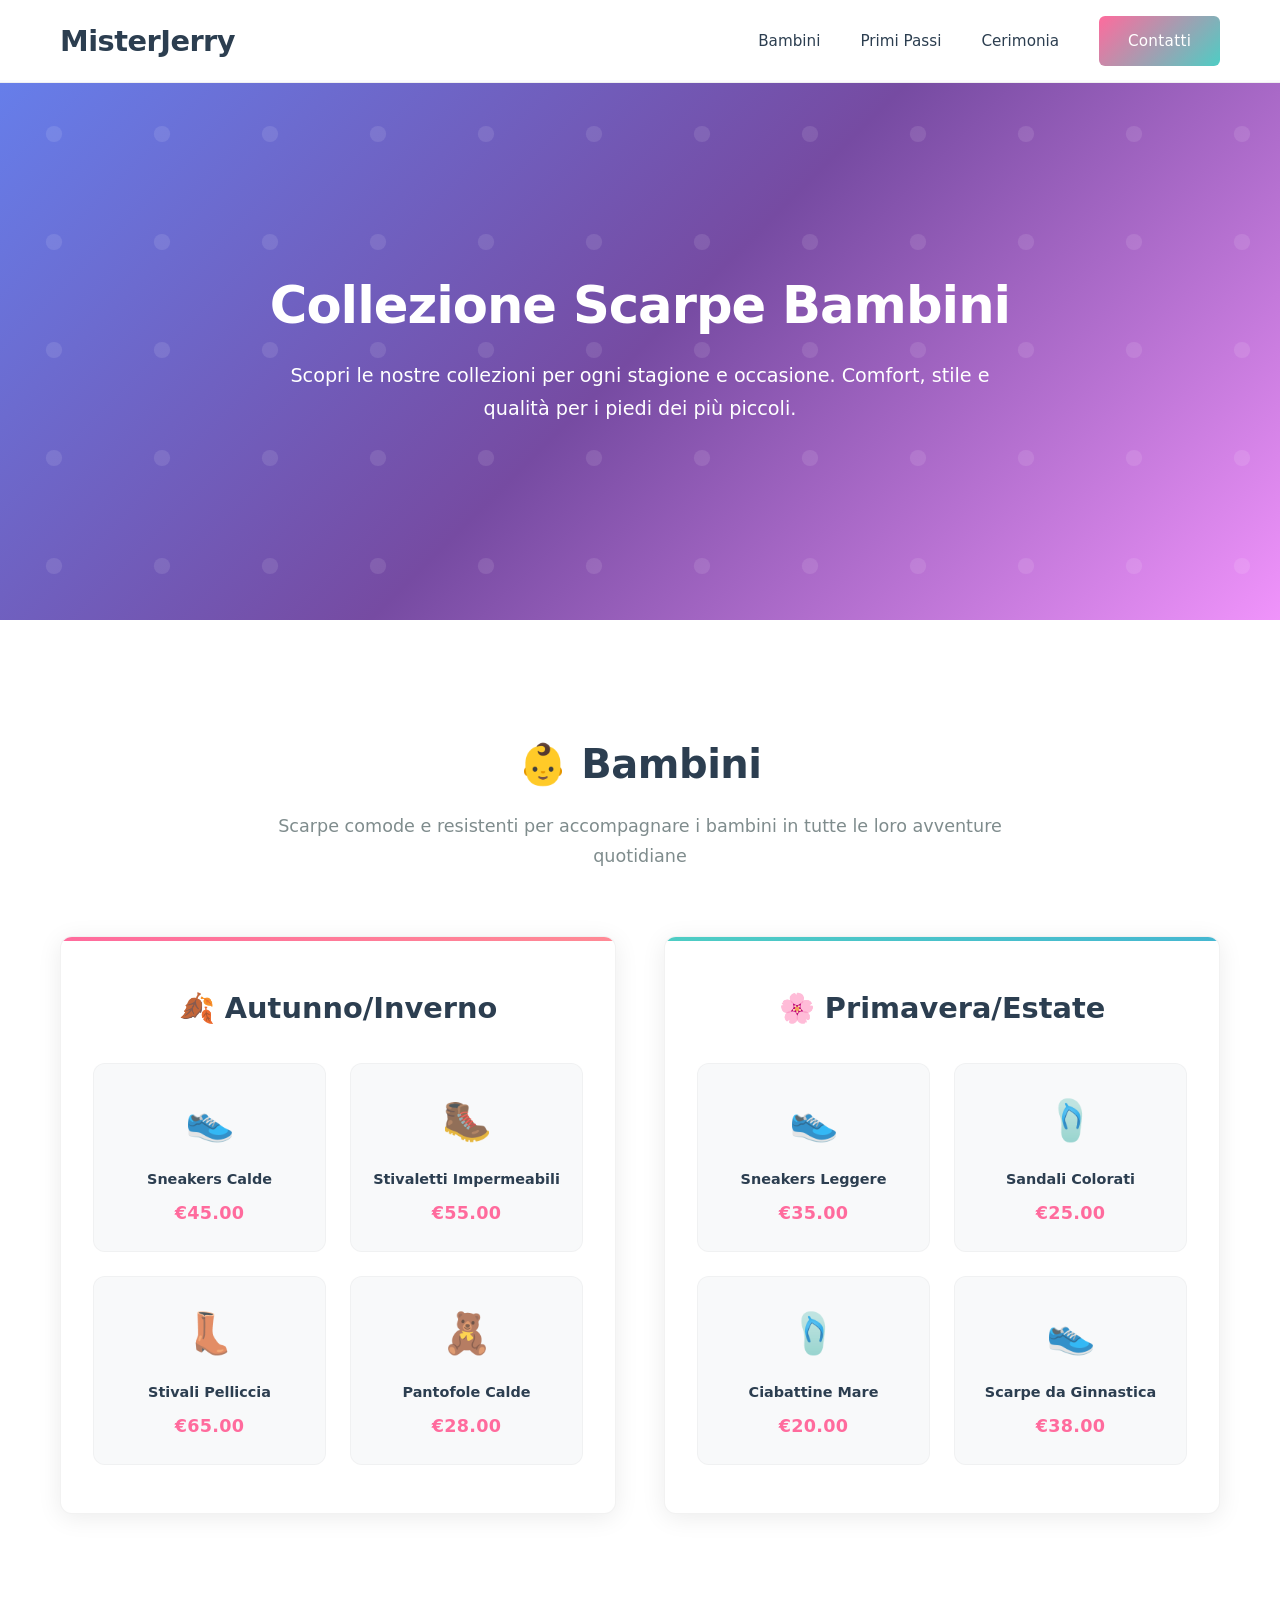
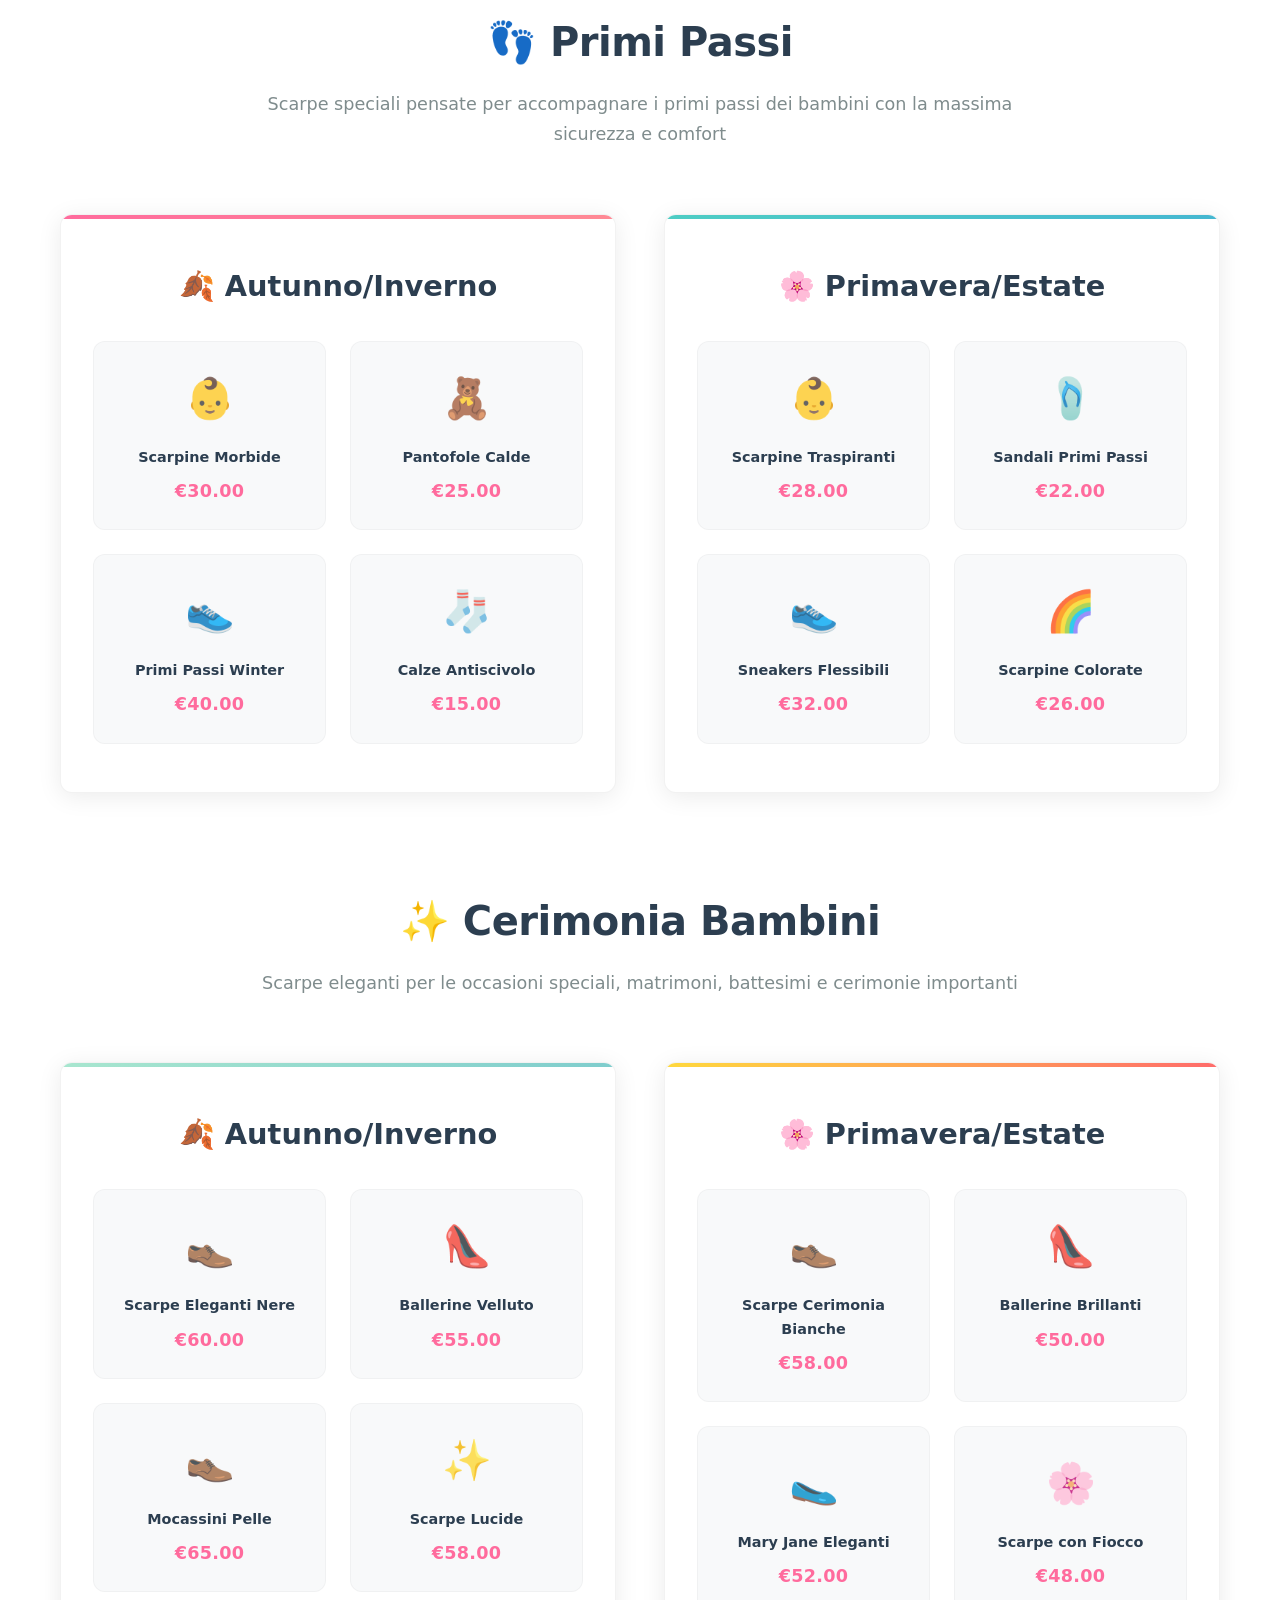
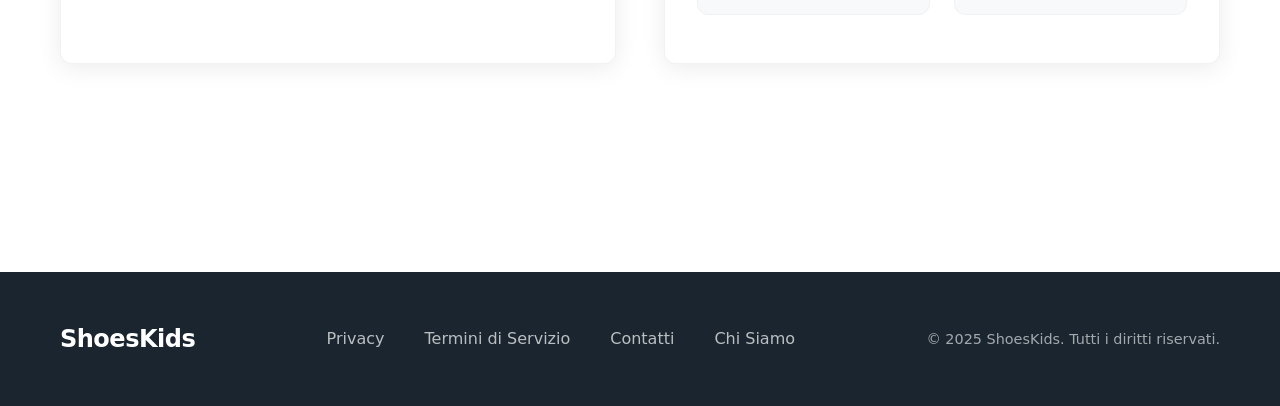
==== commit 00083365: "Modified shoes page style css" ====
--- a/pages/shoes_page.html
+++ b/pages/shoes_page.html
@@ -11,7 +11,7 @@
     <nav>
         <div class="container">
             <div class="nav-container">
-                <a href="#" class="logo">ShoesKids</a>
+                <a href="#" class="logo">MisterJerry</a>
                 <ul class="nav-links">
                     <li><a href="#bambini">Bambini</a></li>
                     <li><a href="#primi-passi">Primi Passi</a></li>
--- a/css/shoesStyle.css
+++ b/css/shoesStyle.css
@@ -1,293 +1,428 @@
-        * {
-            margin: 0;
-            padding: 0;
-            box-sizing: border-box;
-        }
-
-        body {
-            font-family: 'Arial', sans-serif;
-            line-height: 1.6;
-            color: #333;
-            background-color: #f8f9fa;
-        }
-
-        .container {
-            max-width: 1200px;
-            margin: 0 auto;
-            padding: 0 20px;
-        }
-
-        /* Navigation */
-        nav {
-            background: white;
-            box-shadow: 0 2px 10px rgba(0,0,0,0.1);
-            position: fixed;
-            width: 100%;
-            top: 0;
-            z-index: 1000;
-            transition: all 0.3s ease;
-        }
-
-        nav.scrolled {
-            background: rgba(255,255,255,0.95);
-            backdrop-filter: blur(10px);
-        }
-
-        .nav-container {
-            display: flex;
-            justify-content: space-between;
-            align-items: center;
-            padding: 1rem 0;
-        }
-
-        .logo {
-            font-size: 1.8rem;
-            font-weight: bold;
-            color: #ff6b6b;
-            text-decoration: none;
-        }
-
-        .nav-links {
-            display: flex;
-            list-style: none;
-            gap: 2rem;
-        }
-
-        .nav-links a {
-            text-decoration: none;
-            color: #333;
-            font-weight: 500;
-            transition: color 0.3s ease;
-        }
-
-        .nav-links a:hover {
-            color: #ff6b6b;
-        }
-
-        .contact-btn {
-            background: #ff6b6b;
-            color: white !important;
-            padding: 0.5rem 1.5rem;
-            border-radius: 25px;
-            transition: background 0.3s ease;
-        }
-
-        .contact-btn:hover {
-            background: #ff5252;
-        }
-
-        .mobile-menu {
-            display: none;
-            flex-direction: column;
-            cursor: pointer;
-        }
-
-        .mobile-menu span {
-            width: 25px;
-            height: 3px;
-            background: #333;
-            margin: 3px 0;
-            transition: 0.3s;
-        }
-
-        /* Hero Section */
-        .hero {
-            background: linear-gradient(135deg, #667eea 0%, #764ba2 100%);
-            color: white;
-            padding: 150px 0 100px;
-            text-align: center;
-        }
-
-        .hero h1 {
-            font-size: 3rem;
-            margin-bottom: 1rem;
-            font-weight: 700;
-        }
-
-        .hero p {
-            font-size: 1.2rem;
-            max-width: 600px;
-            margin: 0 auto;
-            opacity: 0.9;
-        }
-
-        /* Main Content */
-        .main-content {
-            padding: 80px 0;
-        }
-
-        .main-section {
-            margin-bottom: 100px;
-        }
-
-        .section-title {
-            font-size: 2.5rem;
-            text-align: center;
-            margin-bottom: 1rem;
-            color: #333;
-        }
-
-        .section-subtitle {
-            text-align: center;
-            font-size: 1.1rem;
-            color: #666;
-            margin-bottom: 3rem;
-            max-width: 800px;
-            margin-left: auto;
-            margin-right: auto;
-        }
-
-        .seasons-container {
-            display: grid;
-            grid-template-columns: 1fr 1fr;
-            gap: 3rem;
-            margin-top: 3rem;
-        }
-
-        .season-section {
-            background: white;
-            border-radius: 20px;
-            padding: 2rem;
-            box-shadow: 0 10px 30px rgba(0,0,0,0.1);
-            transition: transform 0.3s ease, box-shadow 0.3s ease;
-            cursor: pointer;
-            text-decoration: none;
-            color: inherit;
-            display: block;
-        }
-
-        .season-section:hover {
-            transform: translateY(-10px);
-            box-shadow: 0 20px 40px rgba(0,0,0,0.15);
-            text-decoration: none;
-            color: inherit;
-        }
-
-        .season-section.season-autumn-winter {
-            border-left: 5px solid #ff6b6b;
-        }
-
-        .season-section.season-spring-summer {
-            border-left: 5px solid #4ecdc4;
-        }
-
-        .season-title {
-            font-size: 1.8rem;
-            margin-bottom: 1.5rem;
-            color: #333;
-        }
-
-        .season-title a {
-            color: inherit;
-            text-decoration: none;
-        }
-
-        .product-grid {
-            display: grid;
-            grid-template-columns: repeat(auto-fit, minmax(150px, 1fr));
-            gap: 1.5rem;
-        }
-
-        .product-card {
-            text-align: center;
-            padding: 1rem;
-            background: #f8f9fa;
-            border-radius: 15px;
-            transition: transform 0.3s ease;
-        }
-
-        .product-card:hover {
-            transform: scale(1.05);
-        }
-
-        .product-image {
-            font-size: 3rem;
-            margin-bottom: 0.5rem;
-        }
-
-        .product-name {
-            font-weight: 600;
-            margin-bottom: 0.5rem;
-            color: #333;
-        }
-
-        .product-price {
-            color: #ff6b6b;
-            font-weight: bold;
-            font-size: 1.1rem;
-        }
-
-        /* Footer */
-        footer {
-            background: #333;
-            color: white;
-            padding: 3rem 0 2rem;
-            text-align: center;
-        }
-
-        .footer-content {
-            display: flex;
-            flex-direction: column;
-            align-items: center;
-            gap: 1rem;
-        }
-
-        .footer-links {
-            display: flex;
-            gap: 2rem;
-        }
-
-        .footer-links a {
-            color: white;
-            text-decoration: none;
-            transition: color 0.3s ease;
-        }
-
-        .footer-links a:hover {
-            color: #ff6b6b;
-        }
-
-        /* Responsive */
-        @media (max-width: 768px) {
-            .nav-links {
-                display: none;
-            }
-
-            .mobile-menu {
-                display: flex;
-            }
-
-            .hero h1 {
-                font-size: 2rem;
-            }
-
-            .hero p {
-                font-size: 1rem;
-            }
-
-            .seasons-container {
-                grid-template-columns: 1fr;
-                gap: 2rem;
-            }
-
-            .section-title {
-                font-size: 2rem;
-            }
-
-            .footer-links {
-                flex-direction: column;
-                gap: 1rem;
-            }
-        }
-
-        /* Fade in animation */
-        .fade-in {
-            opacity: 0;
-            transform: translateY(30px);
-            transition: all 0.6s ease;
-        }
-
-        .fade-in.visible {
-            opacity: 1;
-            transform: translateY(0);
-        }+* {
+    margin: 0;
+    padding: 0;
+    box-sizing: border-box;
+}
+
+body {
+    font-family: 'Inter', 'Segoe UI', system-ui, sans-serif;
+    line-height: 1.6;
+    color: #2c3e50;
+    overflow-x: hidden;
+    background-color: #ffffff;
+}
+
+.container {
+    max-width: 1200px;
+    margin: 0 auto;
+    padding: 0 20px;
+}
+
+/* Navigation */
+nav {
+    position: fixed;
+    top: 0;
+    width: 100%;
+    background: rgba(255, 255, 255, 0.95);
+    backdrop-filter: blur(15px);
+    z-index: 1000;
+    padding: 1rem 0;
+    border-bottom: 1px solid rgba(0,0,0,0.05);
+    transition: all 0.3s ease;
+}
+
+nav.scrolled {
+    padding: 0.7rem 0;
+    background: rgba(255, 255, 255, 0.98);
+    box-shadow: 0 2px 30px rgba(0,0,0,0.08);
+}
+
+.nav-container {
+    display: flex;
+    justify-content: space-between;
+    align-items: center;
+}
+
+.logo {
+    font-size: 1.8rem;
+    font-weight: 700;
+    color: #2c3e50;
+    text-decoration: none;
+    letter-spacing: -0.5px;
+}
+
+.nav-links {
+    display: flex;
+    list-style: none;
+    gap: 2.5rem;
+    align-items: center;
+}
+
+.nav-links a {
+    text-decoration: none;
+    color: #2c3e50;
+    font-weight: 500;
+    font-size: 0.95rem;
+    transition: all 0.3s ease;
+    position: relative;
+}
+
+.nav-links a::after {
+    content: '';
+    position: absolute;
+    bottom: -5px;
+    left: 50%;
+    width: 0;
+    height: 2px;
+    background: linear-gradient(135deg, #ff6b9d, #4ecdc4);
+    transition: all 0.3s ease;
+    transform: translateX(-50%);
+}
+
+.nav-links a:hover::after {
+    width: 100%;
+}
+
+.nav-links a:hover {
+    color: #ff6b9d;
+}
+
+.contact-btn {
+    background: linear-gradient(135deg, #ff6b9d, #4ecdc4);
+    color: white !important;
+    padding: 0.8rem 1.8rem;
+    border: none;
+    border-radius: 6px;
+    font-weight: 600;
+    font-size: 0.9rem;
+    cursor: pointer;
+    transition: all 0.3s ease;
+    text-decoration: none;
+    display: inline-block;
+    letter-spacing: 0.3px;
+}
+
+.contact-btn:hover {
+    transform: translateY(-1px);
+    box-shadow: 0 8px 25px rgba(255, 107, 157, 0.25);
+    background: linear-gradient(135deg, #4ecdc4, #ff6b9d);
+}
+
+.contact-btn::after {
+    display: none;
+}
+
+/* Mobile Menu */
+.mobile-menu {
+    display: none;
+    flex-direction: column;
+    cursor: pointer;
+}
+
+.mobile-menu span {
+    width: 24px;
+    height: 2px;
+    background: #2c3e50;
+    margin: 3px 0;
+    transition: 0.3s;
+    border-radius: 1px;
+}
+
+/* Hero Section */
+.hero {
+    background: linear-gradient(135deg, #667eea 0%, #764ba2 50%, #f093fb 100%);
+    min-height: 60vh;
+    display: flex;
+    align-items: center;
+    position: relative;
+    overflow: hidden;
+    margin-top: 80px;
+}
+
+.hero::before {
+    content: '';
+    position: absolute;
+    top: 0;
+    left: 0;
+    right: 0;
+    bottom: 0;
+    background: url('data:image/svg+xml,<svg xmlns="http://www.w3.org/2000/svg" viewBox="0 0 100 100"><defs><pattern id="colorful-dots" width="20" height="20" patternUnits="userSpaceOnUse"><circle cx="10" cy="10" r="1.5" fill="rgba(255,255,255,0.1)"/></pattern></defs><rect width="100%" height="100%" fill="url(%23colorful-dots)"/></svg>');
+    animation: float 20s ease-in-out infinite;
+}
+
+@keyframes float {
+    0%, 100% { transform: translateX(0px) translateY(0px); }
+    25% { transform: translateX(5px) translateY(-5px); }
+    50% { transform: translateX(-3px) translateY(5px); }
+    75% { transform: translateX(-5px) translateY(-3px); }
+}
+
+.hero-content {
+    text-align: center;
+    color: white;
+    position: relative;
+    z-index: 2;
+}
+
+.hero-content h1 {
+    font-size: 3.2rem;
+    margin-bottom: 1.5rem;
+    line-height: 1.2;
+    font-weight: 700;
+    letter-spacing: -1px;
+    animation: fadeInUp 1s ease-out;
+}
+
+.hero-content p {
+    font-size: 1.2rem;
+    opacity: 0.9;
+    line-height: 1.7;
+    max-width: 700px;
+    margin: 0 auto;
+    animation: fadeInUp 1s ease-out 0.3s both;
+}
+
+@keyframes fadeInUp {
+    from {
+        opacity: 0;
+        transform: translateY(30px);
+    }
+    to {
+        opacity: 1;
+        transform: translateY(0);
+    }
+}
+
+/* Main Content */
+.main-content {
+    padding: 7rem 0;
+    background: #ffffff;
+}
+
+.main-section {
+    margin-bottom: 6rem;
+    animation: fadeInUp 1s ease-out;
+}
+
+.section-title {
+    font-size: 2.5rem;
+    text-align: center;
+    margin-bottom: 1rem;
+    color: #2c3e50;
+    font-weight: 700;
+    letter-spacing: -0.5px;
+}
+
+.section-subtitle {
+    text-align: center;
+    font-size: 1.1rem;
+    color: #7f8c8d;
+    margin-bottom: 4rem;
+    max-width: 800px;
+    margin-left: auto;
+    margin-right: auto;
+    line-height: 1.7;
+}
+
+.seasons-container {
+    display: grid;
+    grid-template-columns: 1fr 1fr;
+    gap: 3rem;
+    margin-top: 3rem;
+}
+
+.season-section {
+    background: white;
+    border-radius: 12px;
+    padding: 3rem 2rem;
+    box-shadow: 0 4px 25px rgba(0,0,0,0.08);
+    transition: all 0.3s ease;
+    cursor: pointer;
+    text-decoration: none;
+    color: inherit;
+    display: block;
+    position: relative;
+    border: 1px solid rgba(0,0,0,0.05);
+    overflow: hidden;
+}
+
+.season-section::before {
+    content: '';
+    position: absolute;
+    top: 0;
+    left: 0;
+    right: 0;
+    height: 4px;
+    transition: all 0.3s ease;
+}
+
+.season-section.season-autumn-winter::before {
+    background: linear-gradient(135deg, #ff6b9d, #ff8a95);
+}
+
+.season-section.season-spring-summer::before {
+    background: linear-gradient(135deg, #4ecdc4, #45b7d1);
+}
+
+.season-section:hover {
+    transform: translateY(-8px);
+    box-shadow: 0 15px 40px rgba(0,0,0,0.12);
+    text-decoration: none;
+    color: inherit;
+}
+
+.season-title {
+    font-size: 1.8rem;
+    margin-bottom: 2rem;
+    color: #2c3e50;
+    font-weight: 600;
+    text-align: center;
+}
+
+.product-grid {
+    display: grid;
+    grid-template-columns: repeat(auto-fit, minmax(150px, 1fr));
+    gap: 1.5rem;
+}
+
+.product-card {
+    text-align: center;
+    padding: 1.5rem 1rem;
+    background: #f8f9fa;
+    border-radius: 12px;
+    transition: all 0.3s ease;
+    border: 1px solid rgba(0,0,0,0.03);
+}
+
+.product-card:hover {
+    transform: translateY(-3px);
+    background: #f1f3f4;
+    box-shadow: 0 8px 20px rgba(0,0,0,0.08);
+}
+
+.product-image {
+    font-size: 2.5rem;
+    margin-bottom: 1rem;
+    opacity: 0.8;
+    transition: all 0.3s ease;
+}
+
+.product-card:hover .product-image {
+    transform: scale(1.1);
+    opacity: 1;
+}
+
+.product-name {
+    font-weight: 600;
+    margin-bottom: 0.5rem;
+    color: #2c3e50;
+    font-size: 0.9rem;
+}
+
+.product-price {
+    color: #ff6b9d;
+    font-weight: 700;
+    font-size: 1.1rem;
+    letter-spacing: 0.3px;
+}
+
+/* Special styling for Cerimonia section */
+.cerimonia-section .season-section.season-autumn-winter::before {
+    background: linear-gradient(135deg, #a8e6cf, #7fcdcd);
+}
+
+.cerimonia-section .season-section.season-spring-summer::before {
+    background: linear-gradient(135deg, #ffd93d, #ff6b6b);
+}
+
+/* Footer */
+footer {
+    background: #1a252f;
+    color: white;
+    padding: 3rem 0;
+}
+
+.footer-content {
+    display: flex;
+    justify-content: space-between;
+    align-items: center;
+    flex-wrap: wrap;
+    gap: 2rem;
+}
+
+.footer-content .logo {
+    color: white;
+    font-size: 1.5rem;
+}
+
+.footer-links {
+    display: flex;
+    gap: 2.5rem;
+}
+
+.footer-links a {
+    color: white;
+    text-decoration: none;
+    opacity: 0.7;
+    transition: all 0.3s ease;
+    font-weight: 500;
+}
+
+.footer-links a:hover {
+    opacity: 1;
+    color: #4ecdc4;
+}
+
+.footer-content p {
+    opacity: 0.6;
+    font-size: 0.9rem;
+}
+
+/* Responsive Design */
+@media (max-width: 768px) {
+    .nav-links {
+        display: none;
+    }
+
+    .mobile-menu {
+        display: flex;
+    }
+
+    .hero-content h1 {
+        font-size: 2.2rem;
+    }
+
+    .hero-content p {
+        font-size: 1rem;
+    }
+
+    .seasons-container {
+        grid-template-columns: 1fr;
+        gap: 2rem;
+    }
+
+    .section-title {
+        font-size: 2rem;
+    }
+
+    .season-section {
+        padding: 2rem 1.5rem;
+    }
+
+    .footer-content {
+        flex-direction: column;
+        text-align: center;
+    }
+}
+
+/* Scroll Animations */
+.fade-in {
+    opacity: 0;
+    transform: translateY(20px);
+    transition: all 0.8s ease;
+}
+
+.fade-in.visible {
+    opacity: 1;
+    transform: translateY(0);
+}
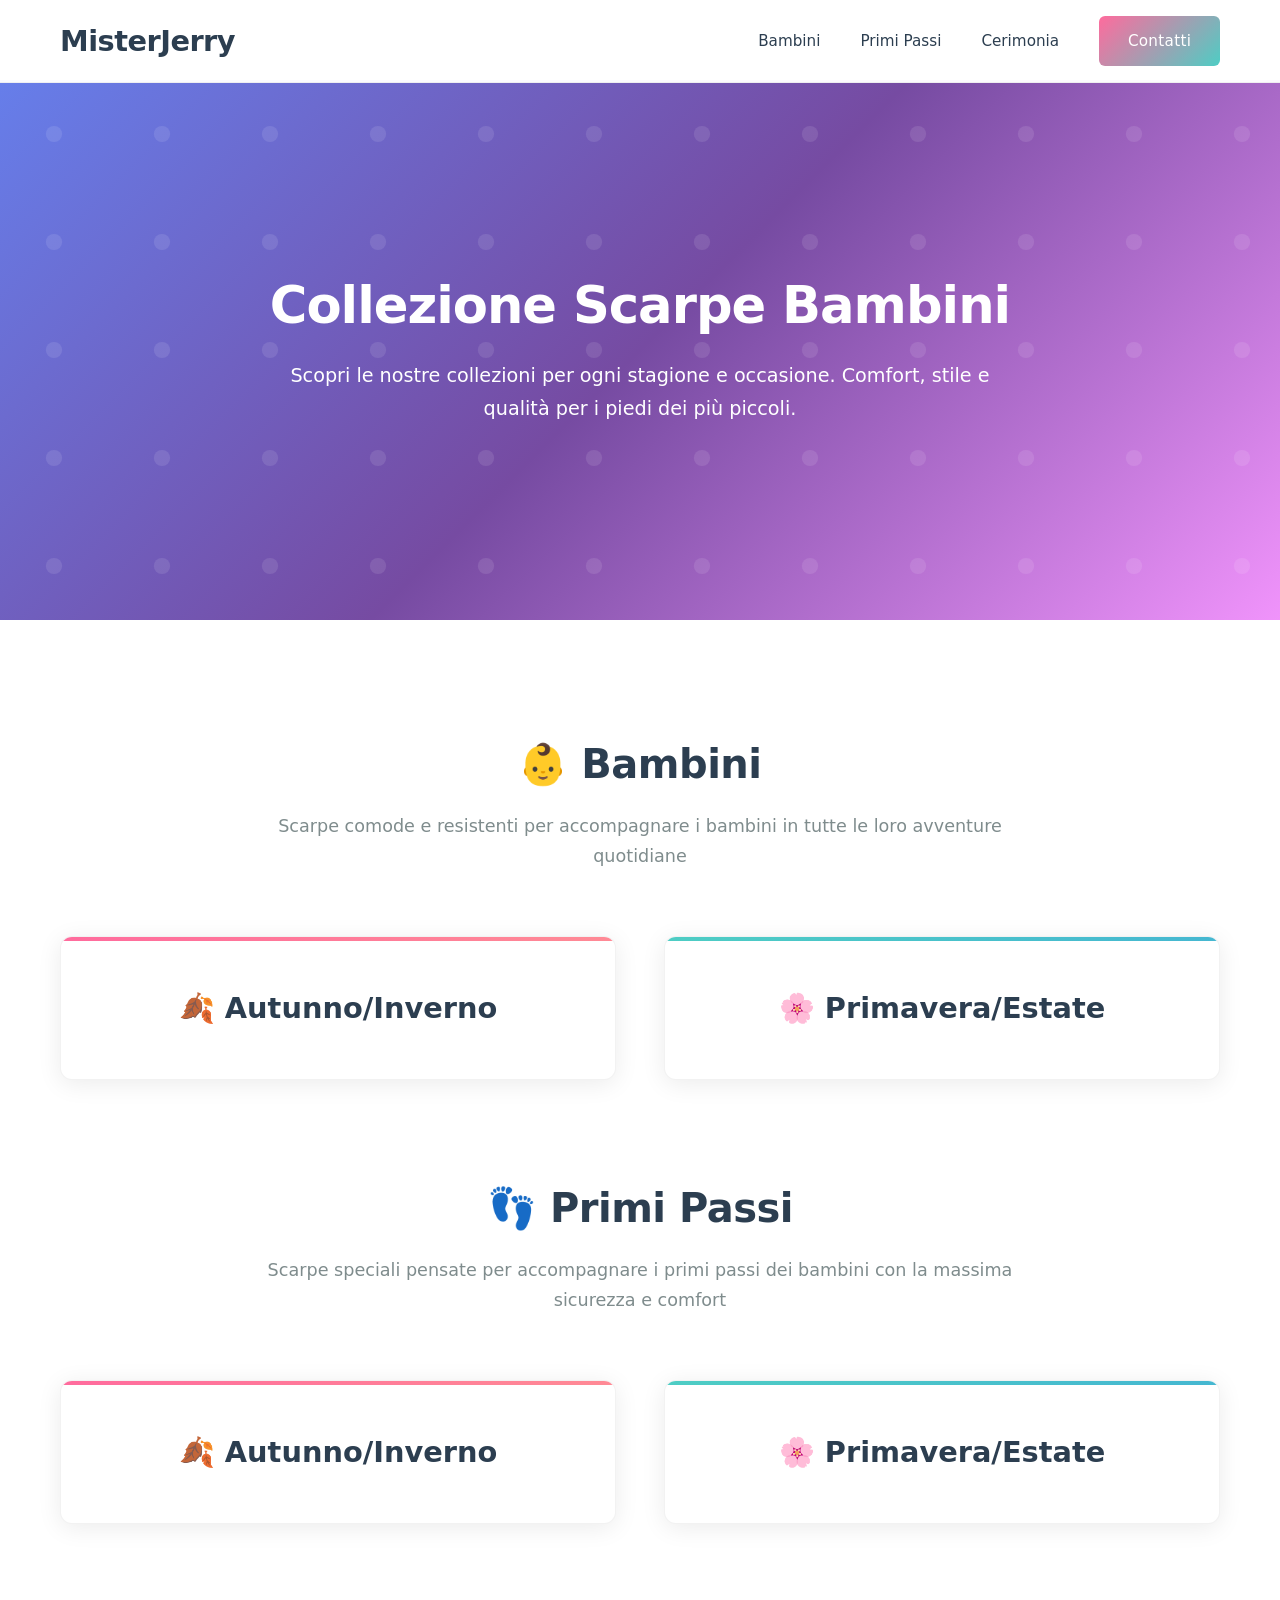
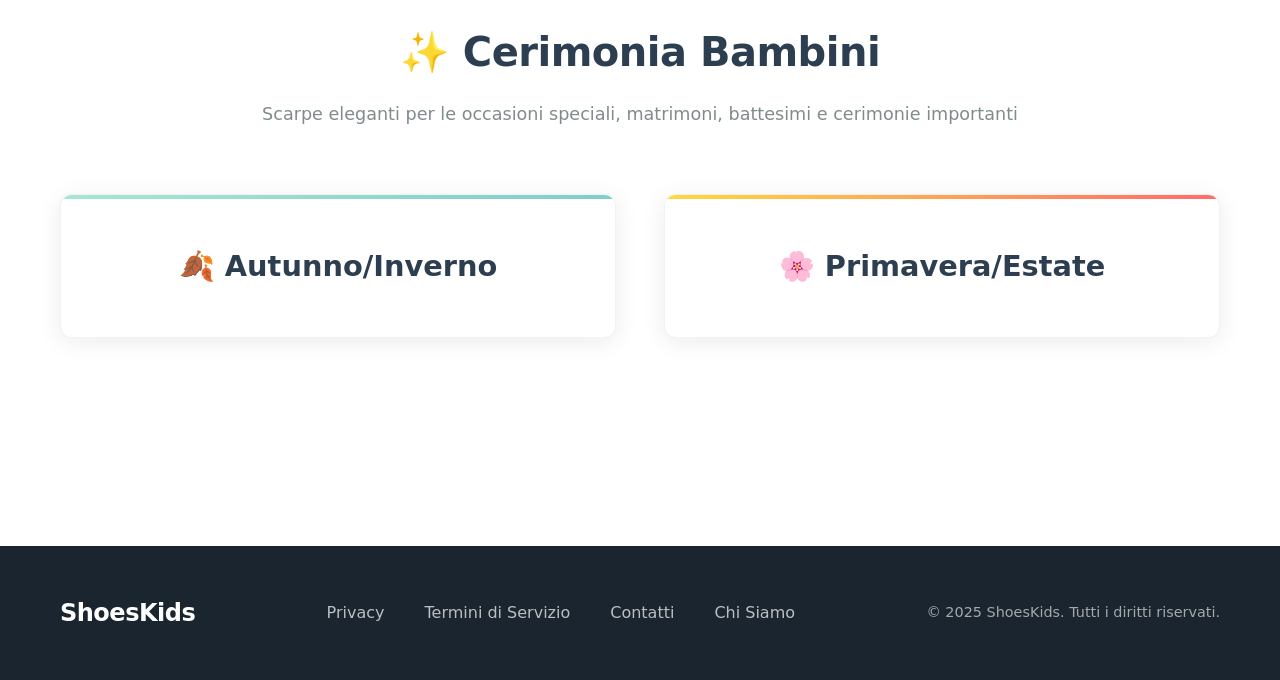
==== commit ba69dc64: "Old modifed idk" ====
--- a/pages/shoes_page.html
+++ b/pages/shoes_page.html
@@ -44,56 +44,12 @@
             <section class="main-section" id="bambini">
                 <h2 class="section-title">👶 Bambini</h2>
                 <p class="section-subtitle">Scarpe comode e resistenti per accompagnare i bambini in tutte le loro avventure quotidiane</p>
-                <div class="seasons-container">
-                    <a href="bambini-ai.html" class="season-section season-autumn-winter">
+                <div class="seasons-links">
+                    <a href="second-pages/bambini-ai.html" class="season-link season-autumn-winter">
                         <h3 class="season-title">🍂 Autunno/Inverno</h3>
-                        <div class="product-grid">
-                            <div class="product-card">
-                                <div class="product-image">👟</div>
-                                <div class="product-name">Sneakers Calde</div>
-                                <div class="product-price">€45.00</div>
-                            </div>
-                            <div class="product-card">
-                                <div class="product-image">🥾</div>
-                                <div class="product-name">Stivaletti Impermeabili</div>
-                                <div class="product-price">€55.00</div>
-                            </div>
-                            <div class="product-card">
-                                <div class="product-image">👢</div>
-                                <div class="product-name">Stivali Pelliccia</div>
-                                <div class="product-price">€65.00</div>
-                            </div>
-                            <div class="product-card">
-                                <div class="product-image">🧸</div>
-                                <div class="product-name">Pantofole Calde</div>
-                                <div class="product-price">€28.00</div>
-                            </div>
-                        </div>
                     </a>
-                    <a href="bambini-pe.html" class="season-section season-spring-summer">
+                    <a href="second-pages/bambini-pe.html" class="season-link season-spring-summer">
                         <h3 class="season-title">🌸 Primavera/Estate</h3>
-                        <div class="product-grid">
-                            <div class="product-card">
-                                <div class="product-image">👟</div>
-                                <div class="product-name">Sneakers Leggere</div>
-                                <div class="product-price">€35.00</div>
-                            </div>
-                            <div class="product-card">
-                                <div class="product-image">🩴</div>
-                                <div class="product-name">Sandali Colorati</div>
-                                <div class="product-price">€25.00</div>
-                            </div>
-                            <div class="product-card">
-                                <div class="product-image">🩴</div>
-                                <div class="product-name">Ciabattine Mare</div>
-                                <div class="product-price">€20.00</div>
-                            </div>
-                            <div class="product-card">
-                                <div class="product-image">👟</div>
-                                <div class="product-name">Scarpe da Ginnastica</div>
-                                <div class="product-price">€38.00</div>
-                            </div>
-                        </div>
                     </a>
                 </div>
             </section>
@@ -102,56 +58,12 @@
             <section class="main-section" id="primi-passi">
                 <h2 class="section-title">👣 Primi Passi</h2>
                 <p class="section-subtitle">Scarpe speciali pensate per accompagnare i primi passi dei bambini con la massima sicurezza e comfort</p>
-                <div class="seasons-container">
-                    <a href="primi-passi-ai.html" class="season-section season-autumn-winter">
+                <div class="seasons-links">
+                    <a href="second-pages/primi-passi-ai.html" class="season-link season-autumn-winter">
                         <h3 class="season-title">🍂 Autunno/Inverno</h3>
-                        <div class="product-grid">
-                            <div class="product-card">
-                                <div class="product-image">👶</div>
-                                <div class="product-name">Scarpine Morbide</div>
-                                <div class="product-price">€30.00</div>
-                            </div>
-                            <div class="product-card">
-                                <div class="product-image">🧸</div>
-                                <div class="product-name">Pantofole Calde</div>
-                                <div class="product-price">€25.00</div>
-                            </div>
-                            <div class="product-card">
-                                <div class="product-image">👟</div>
-                                <div class="product-name">Primi Passi Winter</div>
-                                <div class="product-price">€40.00</div>
-                            </div>
-                            <div class="product-card">
-                                <div class="product-image">🧦</div>
-                                <div class="product-name">Calze Antiscivolo</div>
-                                <div class="product-price">€15.00</div>
-                            </div>
-                        </div>
                     </a>
-                    <a href="primi-passi-pe.html" class="season-section season-spring-summer">
+                    <a href="second-pages/primi-passi-pe.html" class="season-link season-spring-summer">
                         <h3 class="season-title">🌸 Primavera/Estate</h3>
-                        <div class="product-grid">
-                            <div class="product-card">
-                                <div class="product-image">👶</div>
-                                <div class="product-name">Scarpine Traspiranti</div>
-                                <div class="product-price">€28.00</div>
-                            </div>
-                            <div class="product-card">
-                                <div class="product-image">🩴</div>
-                                <div class="product-name">Sandali Primi Passi</div>
-                                <div class="product-price">€22.00</div>
-                            </div>
-                            <div class="product-card">
-                                <div class="product-image">👟</div>
-                                <div class="product-name">Sneakers Flessibili</div>
-                                <div class="product-price">€32.00</div>
-                            </div>
-                            <div class="product-card">
-                                <div class="product-image">🌈</div>
-                                <div class="product-name">Scarpine Colorate</div>
-                                <div class="product-price">€26.00</div>
-                            </div>
-                        </div>
                     </a>
                 </div>
             </section>
@@ -160,56 +72,12 @@
             <section class="main-section cerimonia-section" id="cerimonia">
                 <h2 class="section-title">✨ Cerimonia Bambini</h2>
                 <p class="section-subtitle">Scarpe eleganti per le occasioni speciali, matrimoni, battesimi e cerimonie importanti</p>
-                <div class="seasons-container">
-                    <a href="cerimonia-ai.html" class="season-section season-autumn-winter">
+                <div class="seasons-links">
+                    <a href="second-pages/cerimonia-bambini-ai.html" class="season-link season-autumn-winter">
                         <h3 class="season-title">🍂 Autunno/Inverno</h3>
-                        <div class="product-grid">
-                            <div class="product-card">
-                                <div class="product-image">👞</div>
-                                <div class="product-name">Scarpe Eleganti Nere</div>
-                                <div class="product-price">€60.00</div>
-                            </div>
-                            <div class="product-card">
-                                <div class="product-image">👠</div>
-                                <div class="product-name">Ballerine Velluto</div>
-                                <div class="product-price">€55.00</div>
-                            </div>
-                            <div class="product-card">
-                                <div class="product-image">👞</div>
-                                <div class="product-name">Mocassini Pelle</div>
-                                <div class="product-price">€65.00</div>
-                            </div>
-                            <div class="product-card">
-                                <div class="product-image">✨</div>
-                                <div class="product-name">Scarpe Lucide</div>
-                                <div class="product-price">€58.00</div>
-                            </div>
-                        </div>
                     </a>
-                    <a href="cerimonia-pe.html" class="season-section season-spring-summer">
+                    <a href="second-pages/cerimonia-bambini-pe.html" class="season-link season-spring-summer">
                         <h3 class="season-title">🌸 Primavera/Estate</h3>
-                        <div class="product-grid">
-                            <div class="product-card">
-                                <div class="product-image">👞</div>
-                                <div class="product-name">Scarpe Cerimonia Bianche</div>
-                                <div class="product-price">€58.00</div>
-                            </div>
-                            <div class="product-card">
-                                <div class="product-image">👠</div>
-                                <div class="product-name">Ballerine Brillanti</div>
-                                <div class="product-price">€50.00</div>
-                            </div>
-                            <div class="product-card">
-                                <div class="product-image">🥿</div>
-                                <div class="product-name">Mary Jane Eleganti</div>
-                                <div class="product-price">€52.00</div>
-                            </div>
-                            <div class="product-card">
-                                <div class="product-image">🌸</div>
-                                <div class="product-name">Scarpe con Fiocco</div>
-                                <div class="product-price">€48.00</div>
-                            </div>
-                        </div>
                     </a>
                 </div>
             </section>
@@ -232,48 +100,6 @@
         </div>
     </footer>
 
-    <script>
-        // Scroll animation per elementi con classe fade-in
-        const observerOptions = {
-            threshold: 0.1,
-            rootMargin: '0px 0px -50px 0px'
-        };
-
-        const observer = new IntersectionObserver(function(entries) {
-            entries.forEach(entry => {
-                if (entry.isIntersecting) {
-                    entry.target.classList.add('visible');
-                }
-            });
-        }, observerOptions);
-
-        document.querySelectorAll('.fade-in').forEach(el => {
-            observer.observe(el);
-        });
-
-        // Navbar scroll effect
-        window.addEventListener('scroll', function() {
-            const nav = document.querySelector('nav');
-            if (window.scrollY > 100) {
-                nav.classList.add('scrolled');
-            } else {
-                nav.classList.remove('scrolled');
-            }
-        });
-
-        // Smooth scrolling per i link di navigazione
-        document.querySelectorAll('a[href^="#"]').forEach(anchor => {
-            anchor.addEventListener('click', function (e) {
-                e.preventDefault();
-                const target = document.querySelector(this.getAttribute('href'));
-                if (target) {
-                    target.scrollIntoView({
-                        behavior: 'smooth',
-                        block: 'start'
-                    });
-                }
-            });
-        });
-    </script>
+    <script src="../script/scriptShoes.js"></script>
 </body>
 </html>
--- a/css/shoesStyle.css
+++ b/css/shoesStyle.css
@@ -224,14 +224,15 @@
     line-height: 1.7;
 }
 
-.seasons-container {
+/* Seasons Links - New simplified structure */
+.seasons-links {
     display: grid;
     grid-template-columns: 1fr 1fr;
     gap: 3rem;
     margin-top: 3rem;
 }
 
-.season-section {
+.season-link {
     background: white;
     border-radius: 12px;
     padding: 3rem 2rem;
@@ -246,7 +247,7 @@
     overflow: hidden;
 }
 
-.season-section::before {
+.season-link::before {
     content: '';
     position: absolute;
     top: 0;
@@ -256,15 +257,15 @@
     transition: all 0.3s ease;
 }
 
-.season-section.season-autumn-winter::before {
+.season-link.season-autumn-winter::before {
     background: linear-gradient(135deg, #ff6b9d, #ff8a95);
 }
 
-.season-section.season-spring-summer::before {
+.season-link.season-spring-summer::before {
     background: linear-gradient(135deg, #4ecdc4, #45b7d1);
 }
 
-.season-section:hover {
+.season-link:hover {
     transform: translateY(-8px);
     box-shadow: 0 15px 40px rgba(0,0,0,0.12);
     text-decoration: none;
@@ -273,65 +274,18 @@
 
 .season-title {
     font-size: 1.8rem;
-    margin-bottom: 2rem;
+    margin-bottom: 0;
     color: #2c3e50;
     font-weight: 600;
     text-align: center;
 }
 
-.product-grid {
-    display: grid;
-    grid-template-columns: repeat(auto-fit, minmax(150px, 1fr));
-    gap: 1.5rem;
-}
-
-.product-card {
-    text-align: center;
-    padding: 1.5rem 1rem;
-    background: #f8f9fa;
-    border-radius: 12px;
-    transition: all 0.3s ease;
-    border: 1px solid rgba(0,0,0,0.03);
-}
-
-.product-card:hover {
-    transform: translateY(-3px);
-    background: #f1f3f4;
-    box-shadow: 0 8px 20px rgba(0,0,0,0.08);
-}
-
-.product-image {
-    font-size: 2.5rem;
-    margin-bottom: 1rem;
-    opacity: 0.8;
-    transition: all 0.3s ease;
-}
-
-.product-card:hover .product-image {
-    transform: scale(1.1);
-    opacity: 1;
-}
-
-.product-name {
-    font-weight: 600;
-    margin-bottom: 0.5rem;
-    color: #2c3e50;
-    font-size: 0.9rem;
-}
-
-.product-price {
-    color: #ff6b9d;
-    font-weight: 700;
-    font-size: 1.1rem;
-    letter-spacing: 0.3px;
-}
-
 /* Special styling for Cerimonia section */
-.cerimonia-section .season-section.season-autumn-winter::before {
+.cerimonia-section .season-link.season-autumn-winter::before {
     background: linear-gradient(135deg, #a8e6cf, #7fcdcd);
 }
 
-.cerimonia-section .season-section.season-spring-summer::before {
+.cerimonia-section .season-link.season-spring-summer::before {
     background: linear-gradient(135deg, #ffd93d, #ff6b6b);
 }
 
@@ -396,7 +350,7 @@
         font-size: 1rem;
     }
 
-    .seasons-container {
+    .seasons-links {
         grid-template-columns: 1fr;
         gap: 2rem;
     }
@@ -405,7 +359,7 @@
         font-size: 2rem;
     }
 
-    .season-section {
+    .season-link {
         padding: 2rem 1.5rem;
     }
 
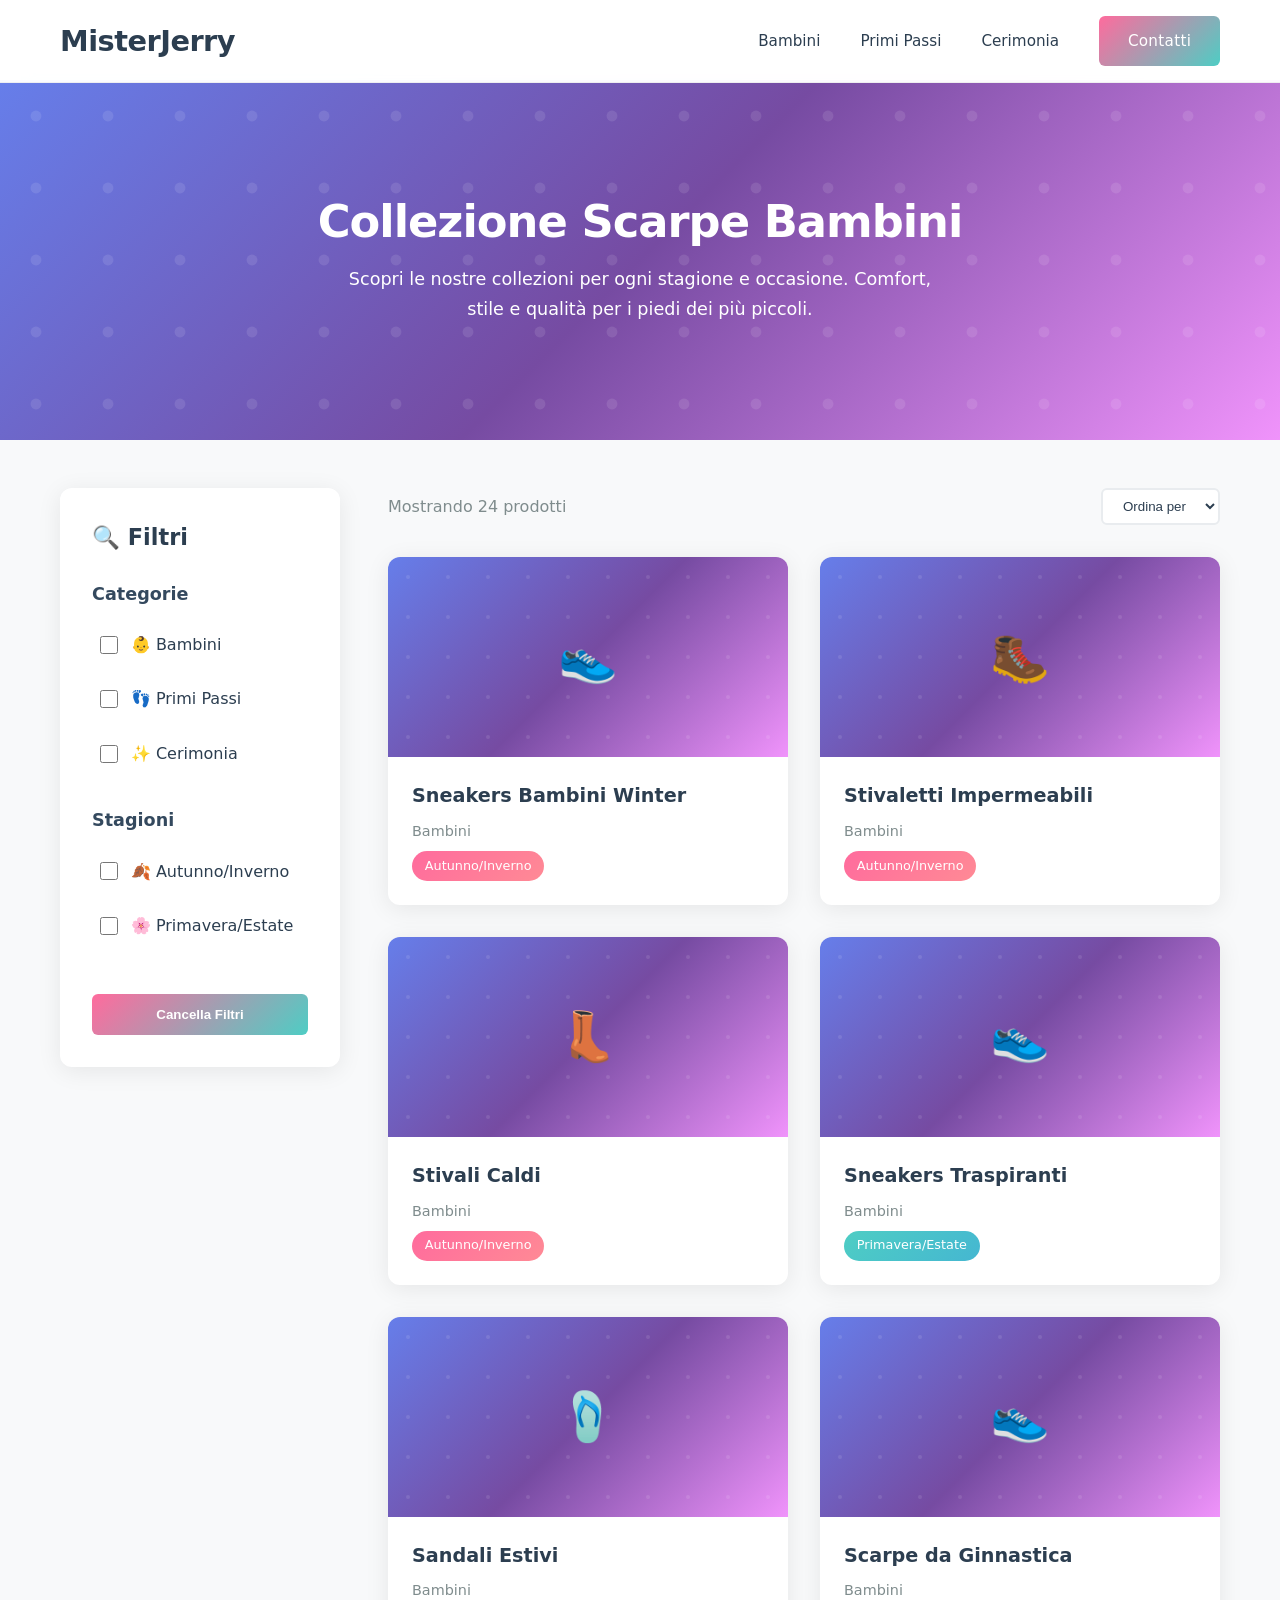
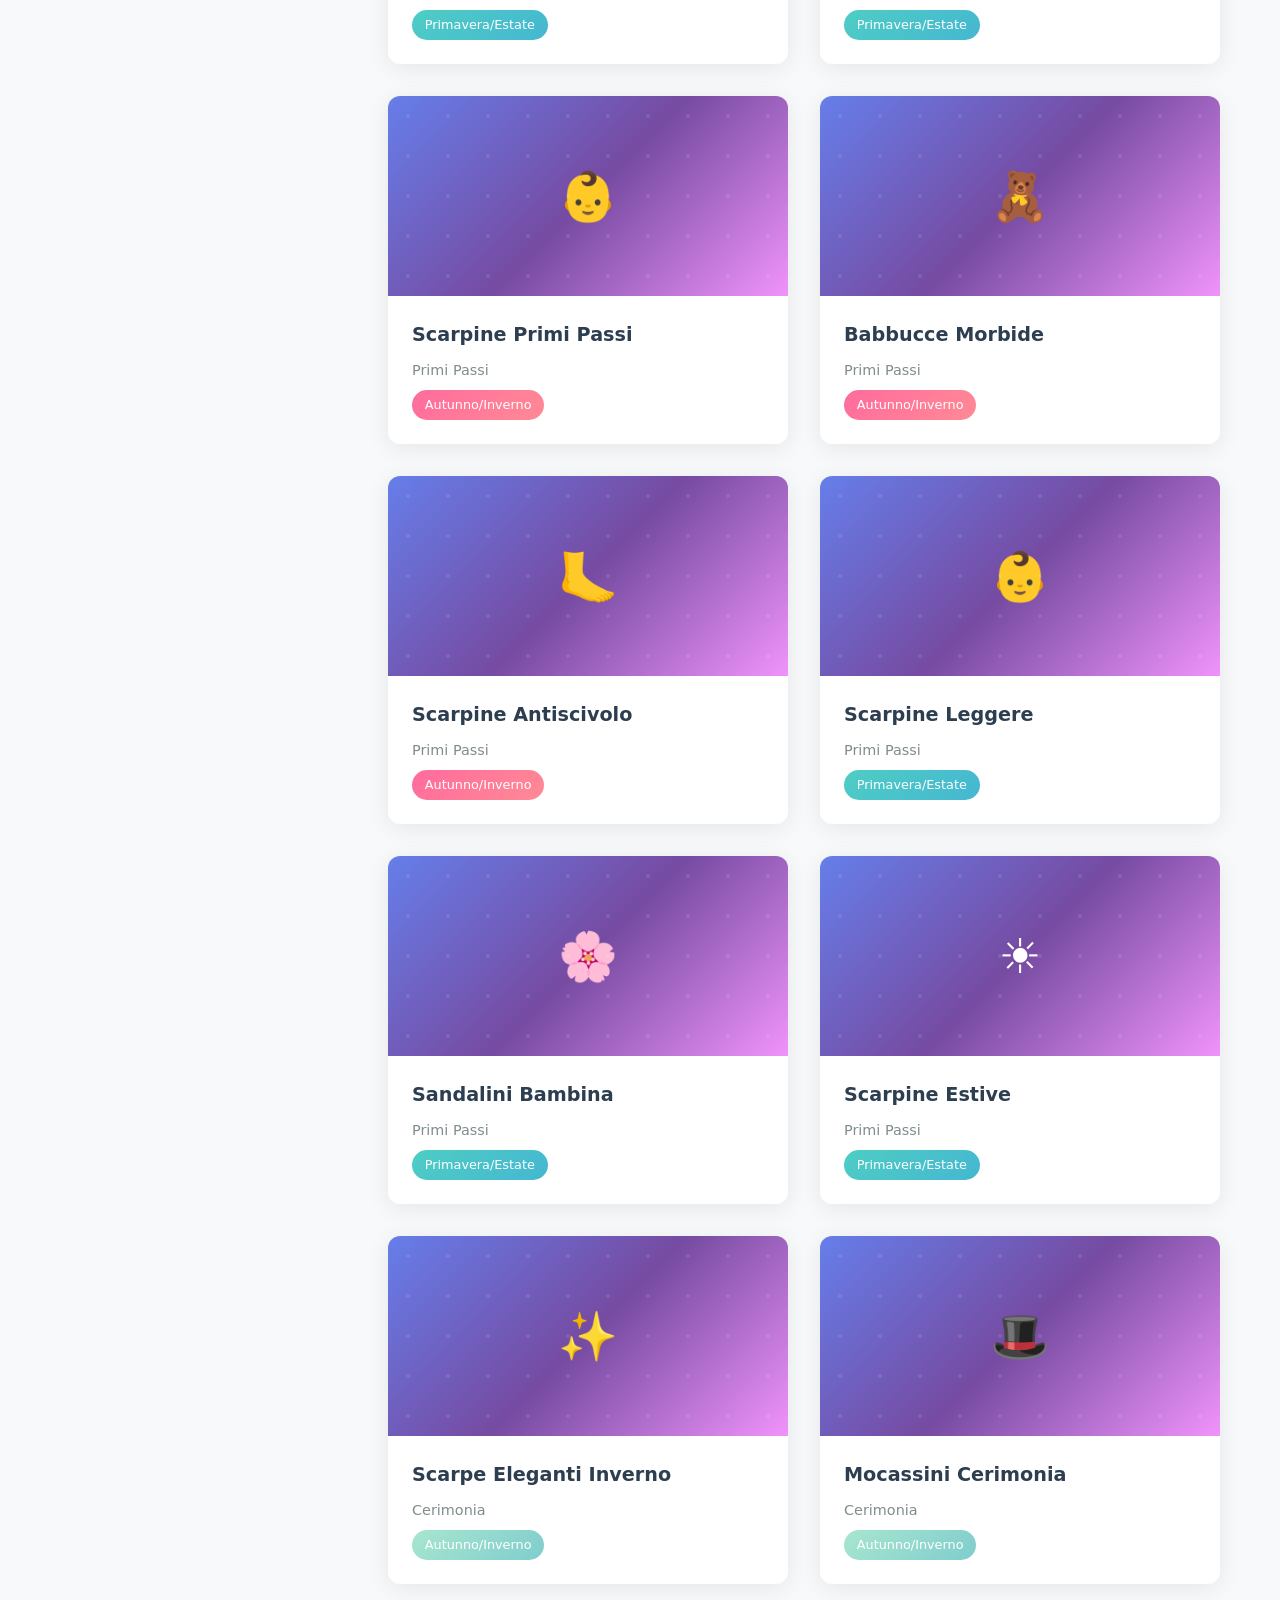
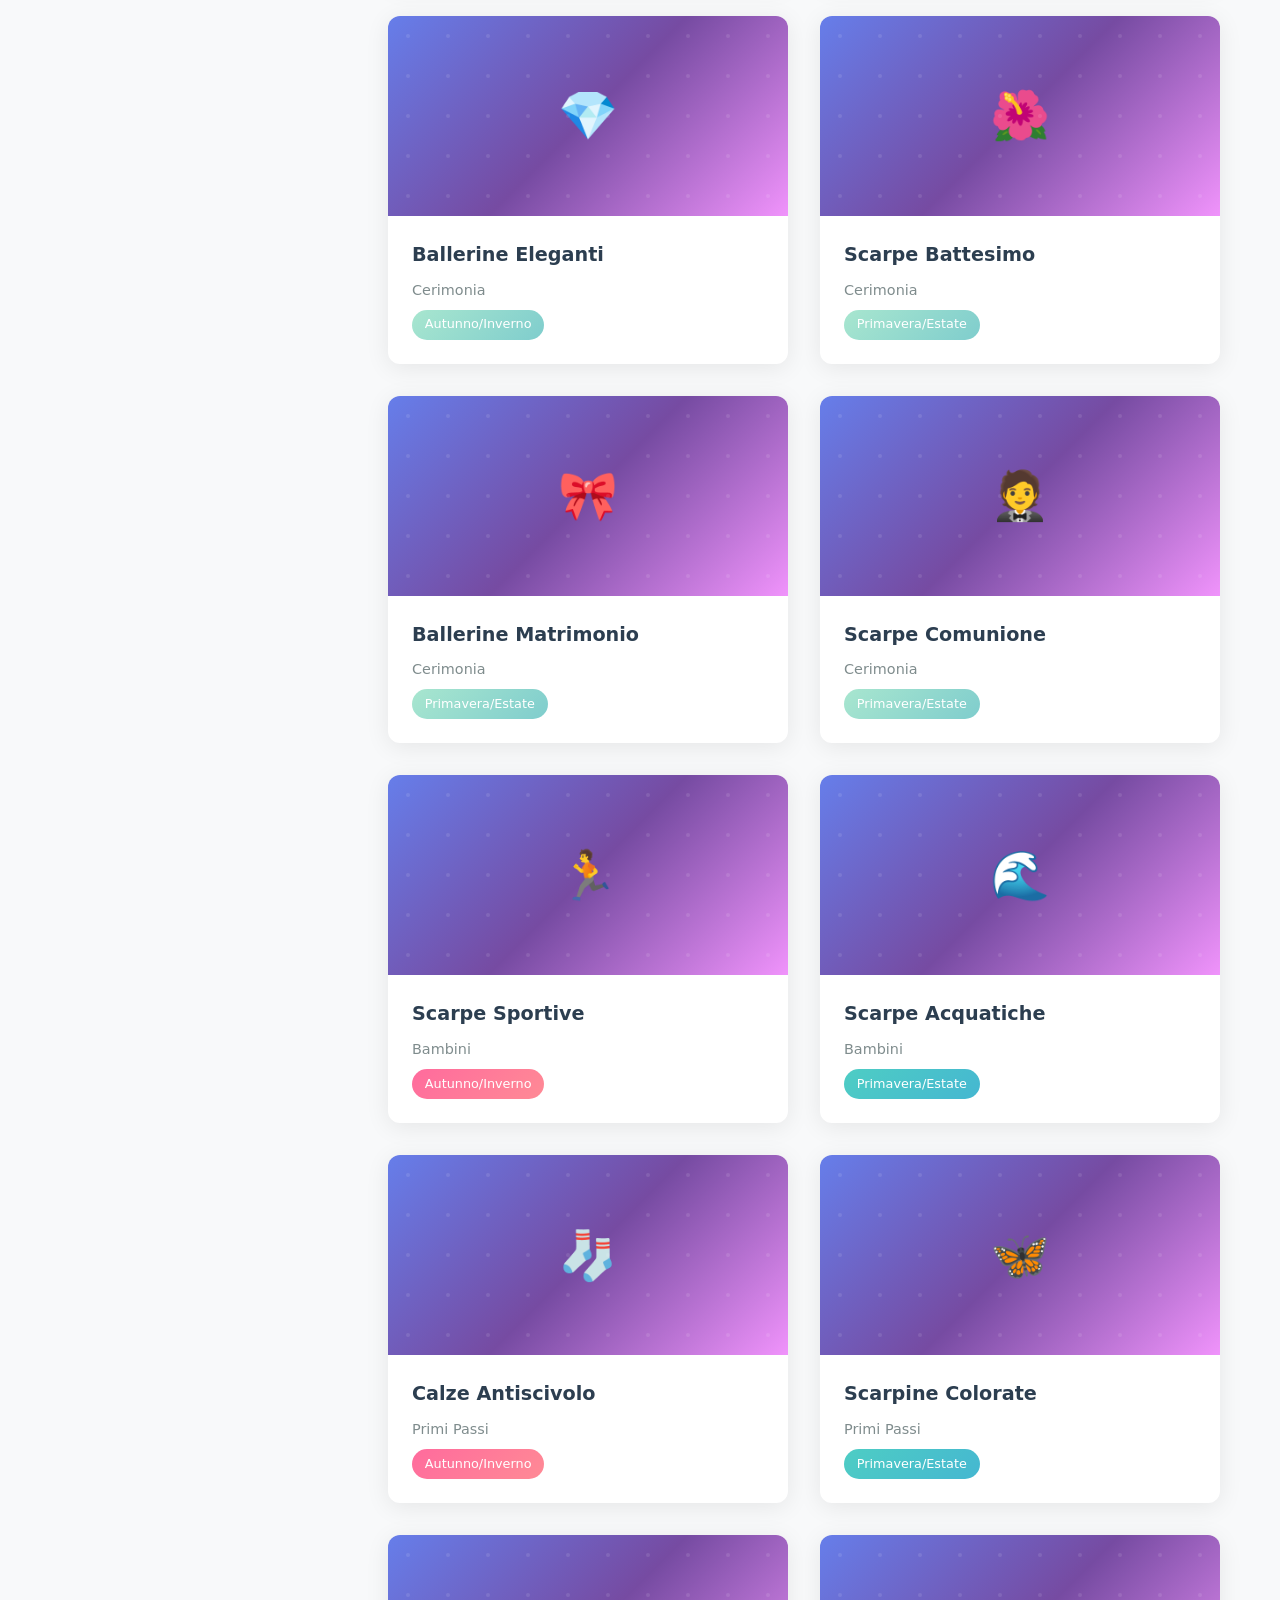
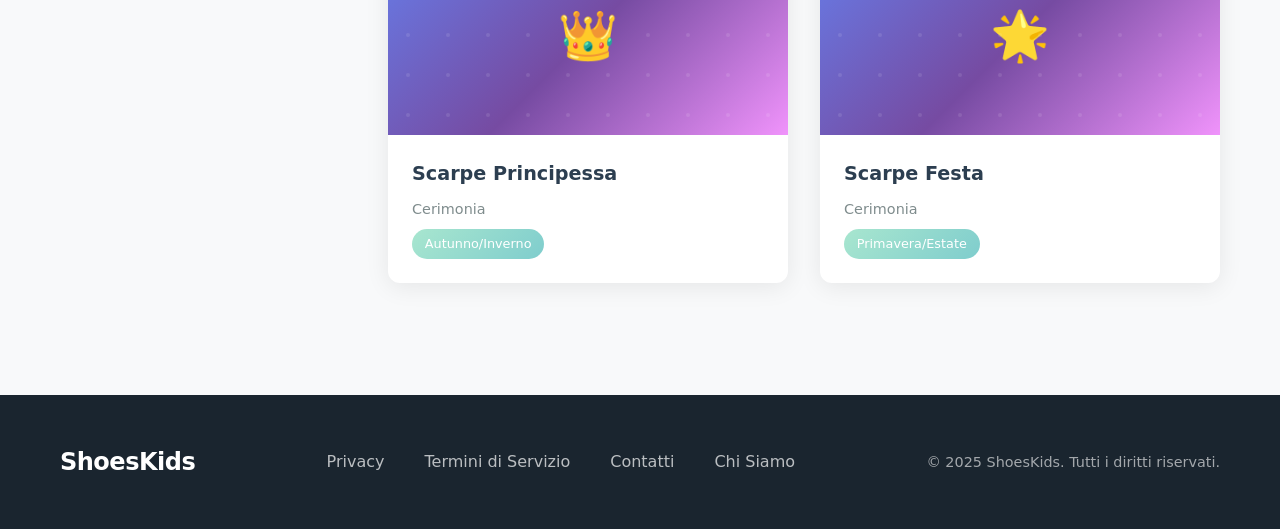
==== commit ad97dfe5: "Added last page" ====
--- a/pages/shoes_page.html
+++ b/pages/shoes_page.html
@@ -5,6 +5,7 @@
     <meta name="viewport" content="width=device-width, initial-scale=1.0">
     <title>Scarpe per Bambini - Collezione</title>
     <link rel="stylesheet" href="../css/shoesStyle.css">
+    
 </head>
 <body>
     <!-- Navigation -->
@@ -37,51 +38,285 @@
         </div>
     </section>
 
-    <!-- Main Content -->
-    <div class="main-content">
-        <div class="container">
-            <!-- Sezione Bambini -->
-            <section class="main-section" id="bambini">
-                <h2 class="section-title">👶 Bambini</h2>
-                <p class="section-subtitle">Scarpe comode e resistenti per accompagnare i bambini in tutte le loro avventure quotidiane</p>
-                <div class="seasons-links">
-                    <a href="second-pages/bambini-ai.html" class="season-link season-autumn-winter">
-                        <h3 class="season-title">🍂 Autunno/Inverno</h3>
-                    </a>
-                    <a href="second-pages/bambini-pe.html" class="season-link season-spring-summer">
-                        <h3 class="season-title">🌸 Primavera/Estate</h3>
-                    </a>
-                </div>
-            </section>
-
-            <!-- Sezione Primi Passi -->
-            <section class="main-section" id="primi-passi">
-                <h2 class="section-title">👣 Primi Passi</h2>
-                <p class="section-subtitle">Scarpe speciali pensate per accompagnare i primi passi dei bambini con la massima sicurezza e comfort</p>
-                <div class="seasons-links">
-                    <a href="second-pages/primi-passi-ai.html" class="season-link season-autumn-winter">
-                        <h3 class="season-title">🍂 Autunno/Inverno</h3>
-                    </a>
-                    <a href="second-pages/primi-passi-pe.html" class="season-link season-spring-summer">
-                        <h3 class="season-title">🌸 Primavera/Estate</h3>
-                    </a>
-                </div>
-            </section>
-
-            <!-- Sezione Cerimonia -->
-            <section class="main-section cerimonia-section" id="cerimonia">
-                <h2 class="section-title">✨ Cerimonia Bambini</h2>
-                <p class="section-subtitle">Scarpe eleganti per le occasioni speciali, matrimoni, battesimi e cerimonie importanti</p>
-                <div class="seasons-links">
-                    <a href="second-pages/cerimonia-bambini-ai.html" class="season-link season-autumn-winter">
-                        <h3 class="season-title">🍂 Autunno/Inverno</h3>
-                    </a>
-                    <a href="second-pages/cerimonia-bambini-pe.html" class="season-link season-spring-summer">
-                        <h3 class="season-title">🌸 Primavera/Estate</h3>
-                    </a>
-                </div>
-            </section>
-        </div>
+    <!-- Main Layout -->
+    <div class="main-layout">
+        <!-- Sidebar Filters -->
+        <aside class="sidebar">
+            <h3>🔍 Filtri</h3>
+            
+            <div class="filter-group">
+                <h4>Categorie</h4>
+                <div class="filter-option">
+                    <input type="checkbox" id="bambini" value="bambini">
+                    <label for="bambini">👶 Bambini</label>
+                </div>
+                <div class="filter-option">
+                    <input type="checkbox" id="primi-passi" value="primi-passi">
+                    <label for="primi-passi">👣 Primi Passi</label>
+                </div>
+                <div class="filter-option">
+                    <input type="checkbox" id="cerimonia" value="cerimonia">
+                    <label for="cerimonia">✨ Cerimonia</label>
+                </div>
+            </div>
+
+            <div class="filter-group">
+                <h4>Stagioni</h4>
+                <div class="filter-option">
+                    <input type="checkbox" id="autunno-inverno" value="autunno-inverno">
+                    <label for="autunno-inverno">🍂 Autunno/Inverno</label>
+                </div>
+                <div class="filter-option">
+                    <input type="checkbox" id="primavera-estate" value="primavera-estate">
+                    <label for="primavera-estate">🌸 Primavera/Estate</label>
+                </div>
+            </div>
+
+            <button class="clear-filters">Cancella Filtri</button>
+        </aside>
+
+        <!-- Content Area -->
+        <main class="content-area">
+            <div class="results-header">
+                <span class="results-count">Mostrando <span id="count">24</span> prodotti</span>
+                <select class="sort-select">
+                    <option value="default">Ordina per</option>
+                    <option value="name">Nome A-Z</option>
+                    <option value="category">Categoria</option>
+                    <option value="season">Stagione</option>
+                </select>
+            </div>
+
+            <div class="products-grid" id="products-grid">
+                <!-- Prodotti Bambini Autunno/Inverno -->
+                <div class="product-card" data-category="bambini" data-season="autunno-inverno">
+                    <div class="product-image">👟</div>
+                    <div class="product-info">
+                        <h3 class="product-title">Sneakers Bambini Winter</h3>
+                        <p class="product-category">Bambini</p>
+                        <span class="product-season autumn-winter">Autunno/Inverno</span>
+                    </div>
+                </div>
+
+                <div class="product-card" data-category="bambini" data-season="autunno-inverno">
+                    <div class="product-image">🥾</div>
+                    <div class="product-info">
+                        <h3 class="product-title">Stivaletti Impermeabili</h3>
+                        <p class="product-category">Bambini</p>
+                        <span class="product-season autumn-winter">Autunno/Inverno</span>
+                    </div>
+                </div>
+
+                <div class="product-card" data-category="bambini" data-season="autunno-inverno">
+                    <div class="product-image">👢</div>
+                    <div class="product-info">
+                        <h3 class="product-title">Stivali Caldi</h3>
+                        <p class="product-category">Bambini</p>
+                        <span class="product-season autumn-winter">Autunno/Inverno</span>
+                    </div>
+                </div>
+
+                <!-- Prodotti Bambini Primavera/Estate -->
+                <div class="product-card" data-category="bambini" data-season="primavera-estate">
+                    <div class="product-image">👟</div>
+                    <div class="product-info">
+                        <h3 class="product-title">Sneakers Traspiranti</h3>
+                        <p class="product-category">Bambini</p>
+                        <span class="product-season spring-summer">Primavera/Estate</span>
+                    </div>
+                </div>
+
+                <div class="product-card" data-category="bambini" data-season="primavera-estate">
+                    <div class="product-image">🩴</div>
+                    <div class="product-info">
+                        <h3 class="product-title">Sandali Estivi</h3>
+                        <p class="product-category">Bambini</p>
+                        <span class="product-season spring-summer">Primavera/Estate</span>
+                    </div>
+                </div>
+
+                <div class="product-card" data-category="bambini" data-season="primavera-estate">
+                    <div class="product-image">👟</div>
+                    <div class="product-info">
+                        <h3 class="product-title">Scarpe da Ginnastica</h3>
+                        <p class="product-category">Bambini</p>
+                        <span class="product-season spring-summer">Primavera/Estate</span>
+                    </div>
+                </div>
+
+                <!-- Prodotti Primi Passi Autunno/Inverno -->
+                <div class="product-card" data-category="primi-passi" data-season="autunno-inverno">
+                    <div class="product-image">👶</div>
+                    <div class="product-info">
+                        <h3 class="product-title">Scarpine Primi Passi</h3>
+                        <p class="product-category">Primi Passi</p>
+                        <span class="product-season autumn-winter">Autunno/Inverno</span>
+                    </div>
+                </div>
+
+                <div class="product-card" data-category="primi-passi" data-season="autunno-inverno">
+                    <div class="product-image">🧸</div>
+                    <div class="product-info">
+                        <h3 class="product-title">Babbucce Morbide</h3>
+                        <p class="product-category">Primi Passi</p>
+                        <span class="product-season autumn-winter">Autunno/Inverno</span>
+                    </div>
+                </div>
+
+                <div class="product-card" data-category="primi-passi" data-season="autunno-inverno">
+                    <div class="product-image">🦶</div>
+                    <div class="product-info">
+                        <h3 class="product-title">Scarpine Antiscivolo</h3>
+                        <p class="product-category">Primi Passi</p>
+                        <span class="product-season autumn-winter">Autunno/Inverno</span>
+                    </div>
+                </div>
+
+                <!-- Prodotti Primi Passi Primavera/Estate -->
+                <div class="product-card" data-category="primi-passi" data-season="primavera-estate">
+                    <div class="product-image">👶</div>
+                    <div class="product-info">
+                        <h3 class="product-title">Scarpine Leggere</h3>
+                        <p class="product-category">Primi Passi</p>
+                        <span class="product-season spring-summer">Primavera/Estate</span>
+                    </div>
+                </div>
+
+                <div class="product-card" data-category="primi-passi" data-season="primavera-estate">
+                    <div class="product-image">🌸</div>
+                    <div class="product-info">
+                        <h3 class="product-title">Sandalini Bambina</h3>
+                        <p class="product-category">Primi Passi</p>
+                        <span class="product-season spring-summer">Primavera/Estate</span>
+                    </div>
+                </div>
+
+                <div class="product-card" data-category="primi-passi" data-season="primavera-estate">
+                    <div class="product-image">☀️</div>
+                    <div class="product-info">
+                        <h3 class="product-title">Scarpine Estive</h3>
+                        <p class="product-category">Primi Passi</p>
+                        <span class="product-season spring-summer">Primavera/Estate</span>
+                    </div>
+                </div>
+
+                <!-- Prodotti Cerimonia Autunno/Inverno -->
+                <div class="product-card" data-category="cerimonia" data-season="autunno-inverno">
+                    <div class="product-image">✨</div>
+                    <div class="product-info">
+                        <h3 class="product-title">Scarpe Eleganti Inverno</h3>
+                        <p class="product-category">Cerimonia</p>
+                        <span class="product-season ceremony">Autunno/Inverno</span>
+                    </div>
+                </div>
+
+                <div class="product-card" data-category="cerimonia" data-season="autunno-inverno">
+                    <div class="product-image">🎩</div>
+                    <div class="product-info">
+                        <h3 class="product-title">Mocassini Cerimonia</h3>
+                        <p class="product-category">Cerimonia</p>
+                        <span class="product-season ceremony">Autunno/Inverno</span>
+                    </div>
+                </div>
+
+                <div class="product-card" data-category="cerimonia" data-season="autunno-inverno">
+                    <div class="product-image">💎</div>
+                    <div class="product-info">
+                        <h3 class="product-title">Ballerine Eleganti</h3>
+                        <p class="product-category">Cerimonia</p>
+                        <span class="product-season ceremony">Autunno/Inverno</span>
+                    </div>
+                </div>
+
+                <!-- Prodotti Cerimonia Primavera/Estate -->
+                <div class="product-card" data-category="cerimonia" data-season="primavera-estate">
+                    <div class="product-image">🌺</div>
+                    <div class="product-info">
+                        <h3 class="product-title">Scarpe Battesimo</h3>
+                        <p class="product-category">Cerimonia</p>
+                        <span class="product-season ceremony">Primavera/Estate</span>
+                    </div>
+                </div>
+
+                <div class="product-card" data-category="cerimonia" data-season="primavera-estate">
+                    <div class="product-image">🎀</div>
+                    <div class="product-info">
+                        <h3 class="product-title">Ballerine Matrimonio</h3>
+                        <p class="product-category">Cerimonia</p>
+                        <span class="product-season ceremony">Primavera/Estate</span>
+                    </div>
+                </div>
+
+                <div class="product-card" data-category="cerimonia" data-season="primavera-estate">
+                    <div class="product-image">🤵</div>
+                    <div class="product-info">
+                        <h3 class="product-title">Scarpe Comunione</h3>
+                        <p class="product-category">Cerimonia</p>
+                        <span class="product-season ceremony">Primavera/Estate</span>
+                    </div>
+                </div>
+
+                <!-- Prodotti aggiuntivi per completare la griglia -->
+                <div class="product-card" data-category="bambini" data-season="autunno-inverno">
+                    <div class="product-image">🏃</div>
+                    <div class="product-info">
+                        <h3 class="product-title">Scarpe Sportive</h3>
+                        <p class="product-category">Bambini</p>
+                        <span class="product-season autumn-winter">Autunno/Inverno</span>
+                    </div>
+                </div>
+
+                <div class="product-card" data-category="bambini" data-season="primavera-estate">
+                    <div class="product-image">🌊</div>
+                    <div class="product-info">
+                        <h3 class="product-title">Scarpe Acquatiche</h3>
+                        <p class="product-category">Bambini</p>
+                        <span class="product-season spring-summer">Primavera/Estate</span>
+                    </div>
+                </div>
+
+                <div class="product-card" data-category="primi-passi" data-season="autunno-inverno">
+                    <div class="product-image">🧦</div>
+                    <div class="product-info">
+                        <h3 class="product-title">Calze Antiscivolo</h3>
+                        <p class="product-category">Primi Passi</p>
+                        <span class="product-season autumn-winter">Autunno/Inverno</span>
+                    </div>
+                </div>
+
+                <div class="product-card" data-category="primi-passi" data-season="primavera-estate">
+                    <div class="product-image">🦋</div>
+                    <div class="product-info">
+                        <h3 class="product-title">Scarpine Colorate</h3>
+                        <p class="product-category">Primi Passi</p>
+                        <span class="product-season spring-summer">Primavera/Estate</span>
+                    </div>
+                </div>
+
+                <div class="product-card" data-category="cerimonia" data-season="autunno-inverno">
+                    <div class="product-image">👑</div>
+                    <div class="product-info">
+                        <h3 class="product-title">Scarpe Principessa</h3>
+                        <p class="product-category">Cerimonia</p>
+                        <span class="product-season ceremony">Autunno/Inverno</span>
+                    </div>
+                </div>
+
+                <div class="product-card" data-category="cerimonia" data-season="primavera-estate">
+                    <div class="product-image">🌟</div>
+                    <div class="product-info">
+                        <h3 class="product-title">Scarpe Festa</h3>
+                        <p class="product-category">Cerimonia</p>
+                        <span class="product-season ceremony">Primavera/Estate</span>
+                    </div>
+                </div>
+            </div>
+
+            <div class="no-results hidden" id="no-results">
+                <h3>Nessun prodotto trovato</h3>
+                <p>Prova a modificare i filtri di ricerca</p>
+            </div>
+        </main>
     </div>
 
     <!-- Footer -->
--- a/css/shoesStyle.css
+++ b/css/shoesStyle.css
@@ -1,382 +1,505 @@
-* {
-    margin: 0;
-    padding: 0;
-    box-sizing: border-box;
-}
-
-body {
-    font-family: 'Inter', 'Segoe UI', system-ui, sans-serif;
-    line-height: 1.6;
-    color: #2c3e50;
-    overflow-x: hidden;
-    background-color: #ffffff;
-}
-
-.container {
-    max-width: 1200px;
-    margin: 0 auto;
-    padding: 0 20px;
-}
-
-/* Navigation */
-nav {
-    position: fixed;
-    top: 0;
-    width: 100%;
-    background: rgba(255, 255, 255, 0.95);
-    backdrop-filter: blur(15px);
-    z-index: 1000;
-    padding: 1rem 0;
-    border-bottom: 1px solid rgba(0,0,0,0.05);
-    transition: all 0.3s ease;
-}
-
-nav.scrolled {
-    padding: 0.7rem 0;
-    background: rgba(255, 255, 255, 0.98);
-    box-shadow: 0 2px 30px rgba(0,0,0,0.08);
-}
-
-.nav-container {
-    display: flex;
-    justify-content: space-between;
-    align-items: center;
-}
-
-.logo {
-    font-size: 1.8rem;
-    font-weight: 700;
-    color: #2c3e50;
-    text-decoration: none;
-    letter-spacing: -0.5px;
-}
-
-.nav-links {
-    display: flex;
-    list-style: none;
-    gap: 2.5rem;
-    align-items: center;
-}
-
-.nav-links a {
-    text-decoration: none;
-    color: #2c3e50;
-    font-weight: 500;
-    font-size: 0.95rem;
-    transition: all 0.3s ease;
-    position: relative;
-}
-
-.nav-links a::after {
-    content: '';
-    position: absolute;
-    bottom: -5px;
-    left: 50%;
-    width: 0;
-    height: 2px;
-    background: linear-gradient(135deg, #ff6b9d, #4ecdc4);
-    transition: all 0.3s ease;
-    transform: translateX(-50%);
-}
-
-.nav-links a:hover::after {
-    width: 100%;
-}
-
-.nav-links a:hover {
-    color: #ff6b9d;
-}
-
-.contact-btn {
-    background: linear-gradient(135deg, #ff6b9d, #4ecdc4);
-    color: white !important;
-    padding: 0.8rem 1.8rem;
-    border: none;
-    border-radius: 6px;
-    font-weight: 600;
-    font-size: 0.9rem;
-    cursor: pointer;
-    transition: all 0.3s ease;
-    text-decoration: none;
-    display: inline-block;
-    letter-spacing: 0.3px;
-}
-
-.contact-btn:hover {
-    transform: translateY(-1px);
-    box-shadow: 0 8px 25px rgba(255, 107, 157, 0.25);
-    background: linear-gradient(135deg, #4ecdc4, #ff6b9d);
-}
-
-.contact-btn::after {
-    display: none;
-}
-
-/* Mobile Menu */
-.mobile-menu {
-    display: none;
-    flex-direction: column;
-    cursor: pointer;
-}
-
-.mobile-menu span {
-    width: 24px;
-    height: 2px;
-    background: #2c3e50;
-    margin: 3px 0;
-    transition: 0.3s;
-    border-radius: 1px;
-}
-
-/* Hero Section */
-.hero {
-    background: linear-gradient(135deg, #667eea 0%, #764ba2 50%, #f093fb 100%);
-    min-height: 60vh;
-    display: flex;
-    align-items: center;
-    position: relative;
-    overflow: hidden;
-    margin-top: 80px;
-}
-
-.hero::before {
-    content: '';
-    position: absolute;
-    top: 0;
-    left: 0;
-    right: 0;
-    bottom: 0;
-    background: url('data:image/svg+xml,<svg xmlns="http://www.w3.org/2000/svg" viewBox="0 0 100 100"><defs><pattern id="colorful-dots" width="20" height="20" patternUnits="userSpaceOnUse"><circle cx="10" cy="10" r="1.5" fill="rgba(255,255,255,0.1)"/></pattern></defs><rect width="100%" height="100%" fill="url(%23colorful-dots)"/></svg>');
-    animation: float 20s ease-in-out infinite;
-}
-
-@keyframes float {
-    0%, 100% { transform: translateX(0px) translateY(0px); }
-    25% { transform: translateX(5px) translateY(-5px); }
-    50% { transform: translateX(-3px) translateY(5px); }
-    75% { transform: translateX(-5px) translateY(-3px); }
-}
-
-.hero-content {
-    text-align: center;
-    color: white;
-    position: relative;
-    z-index: 2;
-}
-
-.hero-content h1 {
-    font-size: 3.2rem;
-    margin-bottom: 1.5rem;
-    line-height: 1.2;
-    font-weight: 700;
-    letter-spacing: -1px;
-    animation: fadeInUp 1s ease-out;
-}
-
-.hero-content p {
-    font-size: 1.2rem;
-    opacity: 0.9;
-    line-height: 1.7;
-    max-width: 700px;
-    margin: 0 auto;
-    animation: fadeInUp 1s ease-out 0.3s both;
-}
-
-@keyframes fadeInUp {
-    from {
-        opacity: 0;
-        transform: translateY(30px);
-    }
-    to {
-        opacity: 1;
-        transform: translateY(0);
-    }
-}
-
-/* Main Content */
-.main-content {
-    padding: 7rem 0;
-    background: #ffffff;
-}
-
-.main-section {
-    margin-bottom: 6rem;
-    animation: fadeInUp 1s ease-out;
-}
-
-.section-title {
-    font-size: 2.5rem;
-    text-align: center;
-    margin-bottom: 1rem;
-    color: #2c3e50;
-    font-weight: 700;
-    letter-spacing: -0.5px;
-}
-
-.section-subtitle {
-    text-align: center;
-    font-size: 1.1rem;
-    color: #7f8c8d;
-    margin-bottom: 4rem;
-    max-width: 800px;
-    margin-left: auto;
-    margin-right: auto;
-    line-height: 1.7;
-}
-
-/* Seasons Links - New simplified structure */
-.seasons-links {
-    display: grid;
-    grid-template-columns: 1fr 1fr;
-    gap: 3rem;
-    margin-top: 3rem;
-}
-
-.season-link {
-    background: white;
-    border-radius: 12px;
-    padding: 3rem 2rem;
-    box-shadow: 0 4px 25px rgba(0,0,0,0.08);
-    transition: all 0.3s ease;
-    cursor: pointer;
-    text-decoration: none;
-    color: inherit;
-    display: block;
-    position: relative;
-    border: 1px solid rgba(0,0,0,0.05);
-    overflow: hidden;
-}
-
-.season-link::before {
-    content: '';
-    position: absolute;
-    top: 0;
-    left: 0;
-    right: 0;
-    height: 4px;
-    transition: all 0.3s ease;
-}
-
-.season-link.season-autumn-winter::before {
-    background: linear-gradient(135deg, #ff6b9d, #ff8a95);
-}
-
-.season-link.season-spring-summer::before {
-    background: linear-gradient(135deg, #4ecdc4, #45b7d1);
-}
-
-.season-link:hover {
-    transform: translateY(-8px);
-    box-shadow: 0 15px 40px rgba(0,0,0,0.12);
-    text-decoration: none;
-    color: inherit;
-}
-
-.season-title {
-    font-size: 1.8rem;
-    margin-bottom: 0;
-    color: #2c3e50;
-    font-weight: 600;
-    text-align: center;
-}
-
-/* Special styling for Cerimonia section */
-.cerimonia-section .season-link.season-autumn-winter::before {
-    background: linear-gradient(135deg, #a8e6cf, #7fcdcd);
-}
-
-.cerimonia-section .season-link.season-spring-summer::before {
-    background: linear-gradient(135deg, #ffd93d, #ff6b6b);
-}
-
-/* Footer */
-footer {
-    background: #1a252f;
-    color: white;
-    padding: 3rem 0;
-}
-
-.footer-content {
-    display: flex;
-    justify-content: space-between;
-    align-items: center;
-    flex-wrap: wrap;
-    gap: 2rem;
-}
-
-.footer-content .logo {
-    color: white;
-    font-size: 1.5rem;
-}
-
-.footer-links {
-    display: flex;
-    gap: 2.5rem;
-}
-
-.footer-links a {
-    color: white;
-    text-decoration: none;
-    opacity: 0.7;
-    transition: all 0.3s ease;
-    font-weight: 500;
-}
-
-.footer-links a:hover {
-    opacity: 1;
-    color: #4ecdc4;
-}
-
-.footer-content p {
-    opacity: 0.6;
-    font-size: 0.9rem;
-}
-
-/* Responsive Design */
-@media (max-width: 768px) {
-    .nav-links {
-        display: none;
-    }
-
-    .mobile-menu {
-        display: flex;
-    }
-
-    .hero-content h1 {
-        font-size: 2.2rem;
-    }
-
-    .hero-content p {
-        font-size: 1rem;
-    }
-
-    .seasons-links {
-        grid-template-columns: 1fr;
-        gap: 2rem;
-    }
-
-    .section-title {
-        font-size: 2rem;
-    }
-
-    .season-link {
-        padding: 2rem 1.5rem;
-    }
-
-    .footer-content {
-        flex-direction: column;
-        text-align: center;
-    }
-}
-
-/* Scroll Animations */
-.fade-in {
-    opacity: 0;
-    transform: translateY(20px);
-    transition: all 0.8s ease;
-}
-
-.fade-in.visible {
-    opacity: 1;
-    transform: translateY(0);
-}+        * {
+            margin: 0;
+            padding: 0;
+            box-sizing: border-box;
+        }
+
+        body {
+            font-family: 'Inter', 'Segoe UI', system-ui, sans-serif;
+            line-height: 1.6;
+            color: #2c3e50;
+            overflow-x: hidden;
+            background-color: #f8f9fa;
+        }
+
+        .container {
+            max-width: 1200px;
+            margin: 0 auto;
+            padding: 0 20px;
+        }
+
+        /* Navigation */
+        nav {
+            position: fixed;
+            top: 0;
+            width: 100%;
+            background: rgba(255, 255, 255, 0.95);
+            backdrop-filter: blur(15px);
+            z-index: 1000;
+            padding: 1rem 0;
+            border-bottom: 1px solid rgba(0,0,0,0.05);
+            transition: all 0.3s ease;
+        }
+
+        nav.scrolled {
+            padding: 0.7rem 0;
+            background: rgba(255, 255, 255, 0.98);
+            box-shadow: 0 2px 30px rgba(0,0,0,0.08);
+        }
+
+        .nav-container {
+            display: flex;
+            justify-content: space-between;
+            align-items: center;
+        }
+
+        .logo {
+            font-size: 1.8rem;
+            font-weight: 700;
+            color: #2c3e50;
+            text-decoration: none;
+            letter-spacing: -0.5px;
+        }
+
+        .nav-links {
+            display: flex;
+            list-style: none;
+            gap: 2.5rem;
+            align-items: center;
+        }
+
+        .nav-links a {
+            text-decoration: none;
+            color: #2c3e50;
+            font-weight: 500;
+            font-size: 0.95rem;
+            transition: all 0.3s ease;
+            position: relative;
+        }
+
+        .nav-links a::after {
+            content: '';
+            position: absolute;
+            bottom: -5px;
+            left: 50%;
+            width: 0;
+            height: 2px;
+            background: linear-gradient(135deg, #ff6b9d, #4ecdc4);
+            transition: all 0.3s ease;
+            transform: translateX(-50%);
+        }
+
+        .nav-links a:hover::after {
+            width: 100%;
+        }
+
+        .nav-links a:hover {
+            color: #ff6b9d;
+        }
+
+        .contact-btn {
+            background: linear-gradient(135deg, #ff6b9d, #4ecdc4);
+            color: white !important;
+            padding: 0.8rem 1.8rem;
+            border: none;
+            border-radius: 6px;
+            font-weight: 600;
+            font-size: 0.9rem;
+            cursor: pointer;
+            transition: all 0.3s ease;
+            text-decoration: none;
+            display: inline-block;
+            letter-spacing: 0.3px;
+        }
+
+        .contact-btn:hover {
+            transform: translateY(-1px);
+            box-shadow: 0 8px 25px rgba(255, 107, 157, 0.25);
+            background: linear-gradient(135deg, #4ecdc4, #ff6b9d);
+        }
+
+        .contact-btn::after {
+            display: none;
+        }
+
+        /* Mobile Menu */
+        .mobile-menu {
+            display: none;
+            flex-direction: column;
+            cursor: pointer;
+        }
+
+        .mobile-menu span {
+            width: 24px;
+            height: 2px;
+            background: #2c3e50;
+            margin: 3px 0;
+            transition: 0.3s;
+            border-radius: 1px;
+        }
+
+        /* Hero Section */
+        .hero {
+            background: linear-gradient(135deg, #667eea 0%, #764ba2 50%, #f093fb 100%);
+            min-height: 40vh;
+            display: flex;
+            align-items: center;
+            position: relative;
+            overflow: hidden;
+            margin-top: 80px;
+        }
+
+        .hero::before {
+            content: '';
+            position: absolute;
+            top: 0;
+            left: 0;
+            right: 0;
+            bottom: 0;
+            background: url('data:image/svg+xml,<svg xmlns="http://www.w3.org/2000/svg" viewBox="0 0 100 100"><defs><pattern id="colorful-dots" width="20" height="20" patternUnits="userSpaceOnUse"><circle cx="10" cy="10" r="1.5" fill="rgba(255,255,255,0.1)"/></pattern></defs><rect width="100%" height="100%" fill="url(%23colorful-dots)"/></svg>');
+            animation: float 20s ease-in-out infinite;
+        }
+
+        @keyframes float {
+            0%, 100% { transform: translateX(0px) translateY(0px); }
+            25% { transform: translateX(5px) translateY(-5px); }
+            50% { transform: translateX(-3px) translateY(5px); }
+            75% { transform: translateX(-5px) translateY(-3px); }
+        }
+
+        .hero-content {
+            text-align: center;
+            color: white;
+            position: relative;
+            z-index: 2;
+        }
+
+        .hero-content h1 {
+            font-size: 2.8rem;
+            margin-bottom: 1rem;
+            line-height: 1.2;
+            font-weight: 700;
+            letter-spacing: -1px;
+            animation: fadeInUp 1s ease-out;
+        }
+
+        .hero-content p {
+            font-size: 1.1rem;
+            opacity: 0.9;
+            line-height: 1.7;
+            max-width: 600px;
+            margin: 0 auto;
+            animation: fadeInUp 1s ease-out 0.3s both;
+        }
+
+        @keyframes fadeInUp {
+            from {
+                opacity: 0;
+                transform: translateY(30px);
+            }
+            to {
+                opacity: 1;
+                transform: translateY(0);
+            }
+        }
+
+        /* Main Layout */
+        .main-layout {
+            display: flex;
+            gap: 3rem;
+            padding: 3rem 0;
+            max-width: 1200px;
+            margin: 0 auto;
+            padding-left: 20px;
+            padding-right: 20px;
+        }
+
+        /* Sidebar Filters */
+        .sidebar {
+            flex: 0 0 280px;
+            background: white;
+            border-radius: 12px;
+            padding: 2rem;
+            box-shadow: 0 4px 25px rgba(0,0,0,0.08);
+            height: fit-content;
+            position: sticky;
+            top: 120px;
+        }
+
+        .sidebar h3 {
+            color: #2c3e50;
+            font-size: 1.4rem;
+            margin-bottom: 1.5rem;
+            font-weight: 600;
+            display: flex;
+            align-items: center;
+            gap: 0.5rem;
+        }
+
+        .filter-group {
+            margin-bottom: 2rem;
+        }
+
+        .filter-group h4 {
+            color: #34495e;
+            font-size: 1.1rem;
+            margin-bottom: 1rem;
+            font-weight: 600;
+        }
+
+        .filter-option {
+            display: flex;
+            align-items: center;
+            gap: 0.8rem;
+            margin-bottom: 0.8rem;
+            cursor: pointer;
+            padding: 0.5rem;
+            border-radius: 6px;
+            transition: all 0.3s ease;
+        }
+
+        .filter-option:hover {
+            background: #f8f9fa;
+        }
+
+        .filter-option input[type="checkbox"] {
+            width: 18px;
+            height: 18px;
+            accent-color: #ff6b9d;
+            cursor: pointer;
+        }
+
+        .filter-option label {
+            color: #2c3e50;
+            font-weight: 500;
+            cursor: pointer;
+            user-select: none;
+        }
+
+        .clear-filters {
+            background: linear-gradient(135deg, #ff6b9d, #4ecdc4);
+            color: white;
+            border: none;
+            padding: 0.8rem 1.5rem;
+            border-radius: 6px;
+            font-weight: 600;
+            cursor: pointer;
+            transition: all 0.3s ease;
+            width: 100%;
+            margin-top: 1rem;
+        }
+
+        .clear-filters:hover {
+            transform: translateY(-1px);
+            box-shadow: 0 8px 25px rgba(255, 107, 157, 0.25);
+        }
+
+        /* Content Area */
+        .content-area {
+            flex: 1;
+        }
+
+        .results-header {
+            display: flex;
+            justify-content: space-between;
+            align-items: center;
+            margin-bottom: 2rem;
+        }
+
+        .results-count {
+            color: #7f8c8d;
+            font-size: 1rem;
+        }
+
+        .sort-select {
+            padding: 0.5rem 1rem;
+            border: 2px solid #e9ecef;
+            border-radius: 6px;
+            background: white;
+            color: #2c3e50;
+            font-weight: 500;
+            cursor: pointer;
+            transition: all 0.3s ease;
+        }
+
+        .sort-select:focus {
+            outline: none;
+            border-color: #ff6b9d;
+        }
+
+        /* Products Grid */
+        .products-grid {
+            display: grid;
+            grid-template-columns: repeat(auto-fill, minmax(280px, 1fr));
+            gap: 2rem;
+        }
+
+        .product-card {
+            background: white;
+            border-radius: 12px;
+            overflow: hidden;
+            box-shadow: 0 4px 25px rgba(0,0,0,0.08);
+            transition: all 0.3s ease;
+            cursor: pointer;
+        }
+
+        .product-card:hover {
+            transform: translateY(-5px);
+            box-shadow: 0 15px 40px rgba(0,0,0,0.12);
+        }
+
+        .product-image {
+            width: 100%;
+            height: 200px;
+            background: linear-gradient(135deg, #667eea 0%, #764ba2 50%, #f093fb 100%);
+            display: flex;
+            align-items: center;
+            justify-content: center;
+            font-size: 3rem;
+            color: white;
+            position: relative;
+            overflow: hidden;
+        }
+
+        .product-image::before {
+            content: '';
+            position: absolute;
+            top: 0;
+            left: 0;
+            right: 0;
+            bottom: 0;
+            background: url('data:image/svg+xml,<svg xmlns="http://www.w3.org/2000/svg" viewBox="0 0 100 100"><defs><pattern id="shoes-pattern" width="20" height="20" patternUnits="userSpaceOnUse"><circle cx="10" cy="10" r="1" fill="rgba(255,255,255,0.1)"/></pattern></defs><rect width="100%" height="100%" fill="url(%23shoes-pattern)"/></svg>');
+        }
+
+        .product-info {
+            padding: 1.5rem;
+        }
+
+        .product-title {
+            font-size: 1.2rem;
+            font-weight: 600;
+            color: #2c3e50;
+            margin-bottom: 0.5rem;
+        }
+
+        .product-category {
+            color: #7f8c8d;
+            font-size: 0.9rem;
+            margin-bottom: 0.5rem;
+        }
+
+        .product-season {
+            display: inline-block;
+            background: #e9ecef;
+            color: #495057;
+            padding: 0.3rem 0.8rem;
+            border-radius: 20px;
+            font-size: 0.8rem;
+            font-weight: 500;
+        }
+
+        .product-season.autumn-winter {
+            background: linear-gradient(135deg, #ff6b9d, #ff8a95);
+            color: white;
+        }
+
+        .product-season.spring-summer {
+            background: linear-gradient(135deg, #4ecdc4, #45b7d1);
+            color: white;
+        }
+
+        .product-season.ceremony {
+            background: linear-gradient(135deg, #a8e6cf, #7fcdcd);
+            color: white;
+        }
+
+        /* No Results */
+        .no-results {
+            text-align: center;
+            padding: 4rem 2rem;
+            color: #7f8c8d;
+        }
+
+        .no-results h3 {
+            font-size: 1.5rem;
+            margin-bottom: 1rem;
+            color: #2c3e50;
+        }
+
+        /* Footer */
+        footer {
+            background: #1a252f;
+            color: white;
+            padding: 3rem 0;
+            margin-top: 4rem;
+        }
+
+        .footer-content {
+            display: flex;
+            justify-content: space-between;
+            align-items: center;
+            flex-wrap: wrap;
+            gap: 2rem;
+        }
+
+        .footer-content .logo {
+            color: white;
+            font-size: 1.5rem;
+        }
+
+        .footer-links {
+            display: flex;
+            gap: 2.5rem;
+        }
+
+        .footer-links a {
+            color: white;
+            text-decoration: none;
+            opacity: 0.7;
+            transition: all 0.3s ease;
+            font-weight: 500;
+        }
+
+        .footer-links a:hover {
+            opacity: 1;
+            color: #4ecdc4;
+        }
+
+        .footer-content p {
+            opacity: 0.6;
+            font-size: 0.9rem;
+        }
+
+        /* Responsive Design */
+        @media (max-width: 768px) {
+            .nav-links {
+                display: none;
+            }
+
+            .mobile-menu {
+                display: flex;
+            }
+
+            .hero-content h1 {
+                font-size: 2rem;
+            }
+
+            .hero-content p {
+                font-size: 1rem;
+            }
+
+            .main-layout {
+                flex-direction: column;
+                gap: 2rem;
+            }
+
+            .sidebar {
+                flex: none;
+                position: static;
+            }
+
+            .products-grid {
+                grid-template-columns: repeat(auto-fill, minmax(250px, 1fr));
+                gap: 1.5rem;
+            }
+
+            .footer-content {
+                flex-direction: column;
+                text-align: center;
+            }
+        }
+
+        /* Hidden class for filtering */
+        .hidden {
+            display: none !important;
+        }
